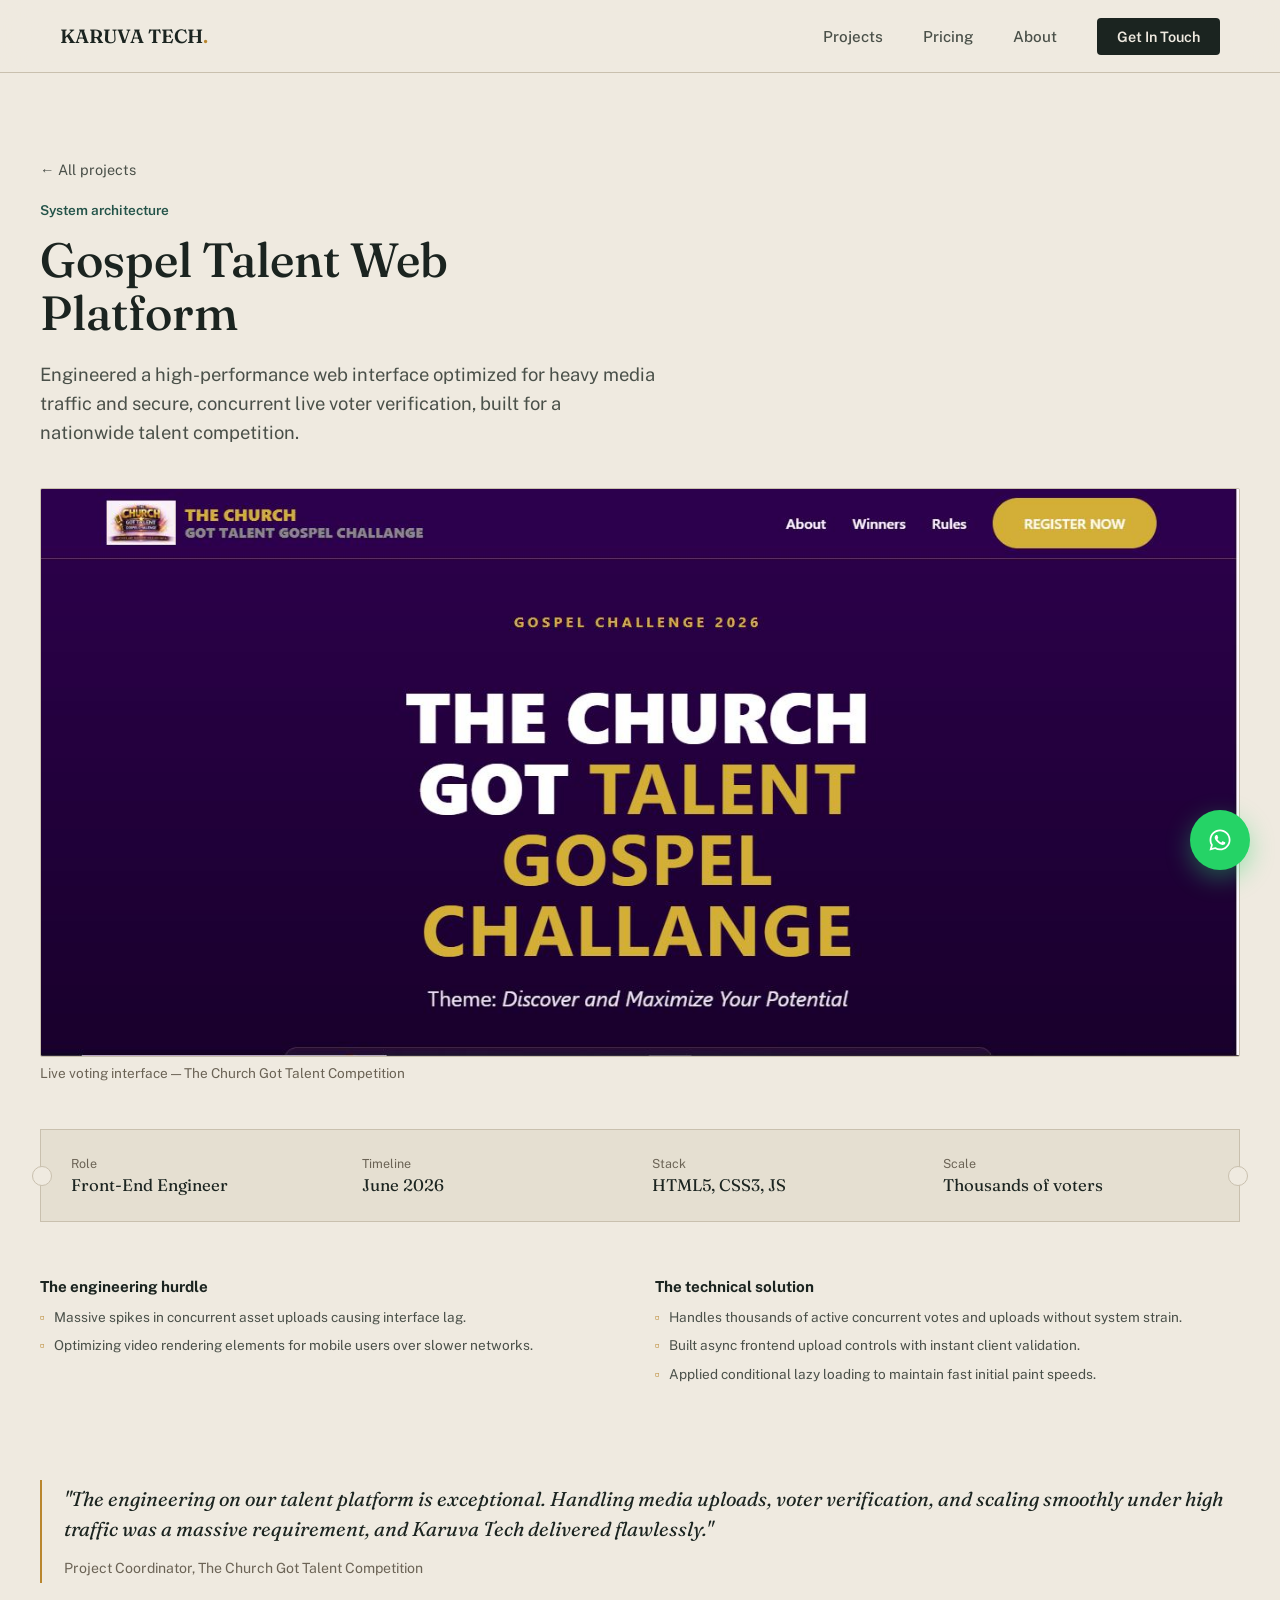
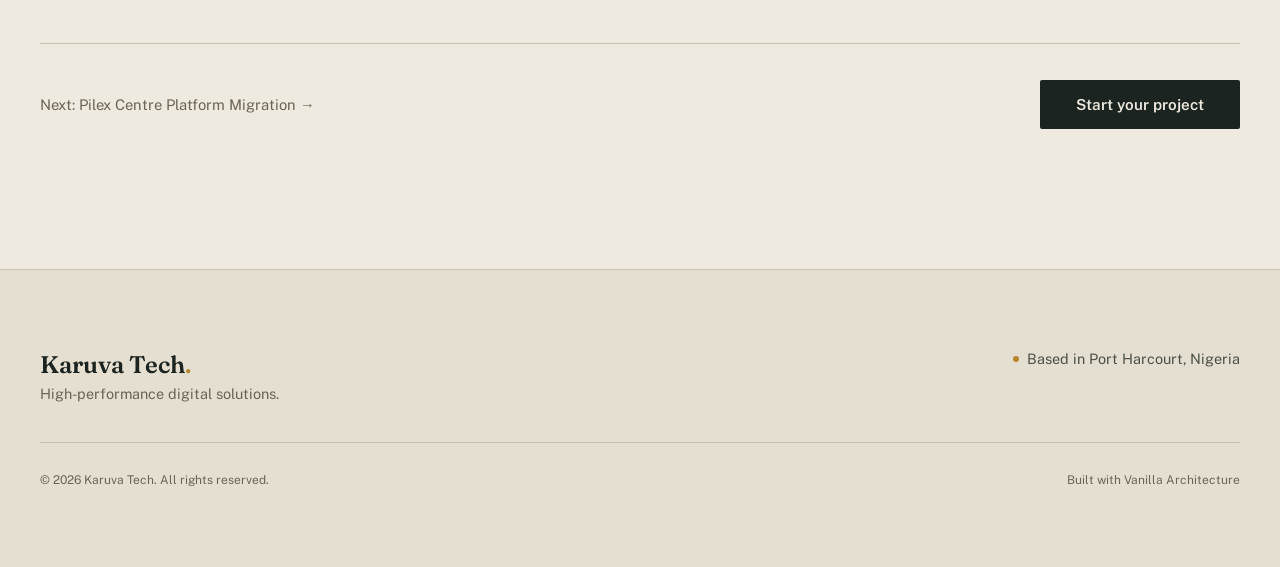
==== projects/gospel-talent.html @ 648be04f "Add Gospel Talent Web Platform case study HTML This file contains the HTML structure and content for" ====
<!DOCTYPE html>
<html lang="en">
<head>
    <meta charset="UTF-8">
    <meta name="viewport" content="width=device-width, initial-scale=1.0">
    <meta name="description" content="Case study: Gospel Talent Web Platform, built by Karuva Tech for The Church Got Talent Competition.">
    <meta property="og:title" content="Gospel Talent Web Platform | Karuva Tech Case Study">
    <meta property="og:description" content="Engineered a high-performance web interface built for heavy media traffic and secure, concurrent live voter verification.">
    <meta property="og:image" content="../images/the church got talent screenshoot.JPG">
    <meta property="og:type" content="article">
    <title>Gospel Talent Web Platform | Karuva Tech Case Study</title>
    <link rel="icon" type="image/png" href="../images/favicon.png">
    <link rel="preconnect" href="https://fonts.googleapis.com">
    <link rel="preconnect" href="https://fonts.gstatic.com" crossorigin>
    <link href="https://fonts.googleapis.com/css2?family=Fraunces:opsz,wght@9..144,400;9..144,500;9..144,600&family=Public+Sans:wght@400;500;600;700;800&display=swap" rel="stylesheet">
    <link rel="stylesheet" href="../style.css">
</head>
<body class="road9-theme">

    <div id="scroll-progress"></div>

    <nav class="navbar">
        <div class="logo-container">
            <a href="../index.html" class="logo-link">
                <span class="brand-logo-text">KARUVA TECH<span class="accent-dot">.</span></span>
            </a>
        </div>
        <div class="menu-toggle" id="mobile-menu-trigger">
            <span></span>
            <span></span>
        </div>
        <ul class="nav-links" id="nav-links-container">
            <li><a href="../index.html#projects" class="nav-item">Projects</a></li>
            <li><a href="../index.html#pricing" class="nav-item">Pricing</a></li>
            <li><a href="../index.html#about" class="nav-item">About</a></li>
            <li><a href="../index.html#contact" class="nav-item-btn">Get In Touch</a></li>
        </ul>
    </nav>

    <main class="container project-detail-hero">
        <a href="../index.html#cases" class="project-back-link">&larr; All projects</a>
        <span class="case-tag-v2">System architecture</span>
        <h1 class="project-detail-title">Gospel Talent Web Platform</h1>
        <p class="project-detail-summary">
            Engineered a high-performance web interface optimized for heavy media traffic and
            secure, concurrent live voter verification, built for a nationwide talent competition.
        </p>

        <div class="project-detail-cover">
            <img src="../images/the church got talent screenshoot.JPG" alt="Gospel Talent Live Web Interface">
        </div>
        <p class="project-detail-caption">Live voting interface — The Church Got Talent Competition</p>

        <div class="project-detail-ticket">
            <div><div class="spec-label">Role</div><div class="spec-value">Front-End Engineer</div></div>
            <div><div class="spec-label">Timeline</div><div class="spec-value">June 2026</div></div>
            <div><div class="spec-label">Stack</div><div class="spec-value">HTML5, CSS3, JS</div></div>
            <div><div class="spec-label">Scale</div><div class="spec-value">Thousands of voters</div></div>
        </div>

        <div class="project-detail-body case-body-v2">
            <div class="case-column-v2">
                <h5>The engineering hurdle</h5>
                <ul>
                    <li>Massive spikes in concurrent asset uploads causing interface lag.</li>
                    <li>Optimizing video rendering elements for mobile users over slower networks.</li>
                </ul>
            </div>
            <div class="case-column-v2">
                <h5>The technical solution</h5>
                <ul>
                    <li>Handles thousands of active concurrent votes and uploads without system strain.</li>
                    <li>Built async frontend upload controls with instant client validation.</li>
                    <li>Applied conditional lazy loading to maintain fast initial paint speeds.</li>
                </ul>
            </div>
        </div>

        <div class="project-detail-quote">
            "The engineering on our talent platform is exceptional. Handling media uploads, voter
            verification, and scaling smoothly under high traffic was a massive requirement, and
            Karuva Tech delivered flawlessly."
            <div class="quote-attr">Project Coordinator, The Church Got Talent Competition</div>
        </div>

        <div class="project-detail-cta-row">
            <a class="next-project" href="pilex-centre.html">Next: Pilex Centre Platform Migration &rarr;</a>
            <a class="btn btn-primary" href="../index.html#contact">Start your project</a>
        </div>
    </main>

    <footer class="main-footer">
        <div class="container footer-content-block">
            <div class="footer-top-row">
                <div class="footer-brand">
                    <span class="logo-text">Karuva Tech<span class="accent-dot">.</span></span>
                    <p>High-performance digital solutions.</p>
                </div>
                <div class="footer-location">
                    <span class="loc-indicator"></span> Based in Port Harcourt, Nigeria
                </div>
            </div>
            <div class="footer-bottom-row">
                <p class="copyright-text">&copy; 2026 Karuva Tech. All rights reserved.</p>
                <p class="engineering-sig">Built with Vanilla Architecture</p>
            </div>
        </div>
    </footer>

    <a href="https://wa.me/2347025263116?text=Hello%20Karuva%20Tech,%20I'd%20like%20to%20discuss%20a%20web%20development%20project."
       class="whatsapp-sticky-badge"
       target="_blank"
       rel="noopener noreferrer"
       aria-label="Chat on WhatsApp">
        <svg xmlns="http://www.w3.org/2000/svg" viewBox="0 0 448 512" width="24" height="24" fill="currentColor"><path d="M380.9 97.1C339 55.1 283.2 32 223.9 32c-122.4 0-222 99.6-222 222 0 39.1 10.2 77.3 29.6 111L0 480l117.7-30.9c32.4 17.7 68.9 27 106.1 27h.1c122.3 0 224.1-99.6 224.1-222 0-59.3-25.2-115-67.1-157zm-157 341.6c-33.2 0-65.7-8.9-94-25.7l-6.7-4-69.8 18.3L72 359.2l-4.4-7c-18.5-29.4-28.2-63.3-28.2-98.2 0-101.7 82.8-184.5 184.6-184.5 49.3 0 95.6 19.2 130.4 54.1 34.8 34.9 56.2 81.2 56.1 130.5 0 101.8-84.9 184.6-186.6 184.6zm101.2-138.2c-5.5-2.8-32.8-16.2-37.9-18-5.1-1.9-8.8-2.8-12.5 2.8-3.7 5.6-14.3 18-17.6 21.8-3.2 3.7-6.5 4.2-12 1.4-32.6-16.3-54-29.1-75.5-66-5.7-9.8 5.7-9.1 16.3-30.3 1.8-3.7.9-6.9-.5-9.7-1.4-2.8-12.5-30.1-17.1-41.2-4.5-10.8-9.1-9.3-12.5-9.5-3.2-.2-6.9-.2-10.6-.2-3.7 0-9.7 1.4-14.8 6.9-5.1 5.6-19.4 19-19.4 46.3 0 27.3 19.9 53.7 22.6 57.4 2.8 3.7 39.1 59.7 94.8 83.8 35.2 15.2 49 16.5 66.6 13.9 10.7-1.6 32.8-13.4 37.4-26.4 4.6-13 4.6-24.1 3.2-26.4-1.3-2.5-5-3.9-10.5-6.6z"/></svg>
    </a>

    <script src="../script.js"></script>
</body>
</html>
---- style.css ----
/* ==========================================================================
   ROAD 9 MEDIA CUSTOM UTILITY SYSTEM DIRECTIVES
   ========================================================================== */
:root {
    --bg-main: #EFEAE0;              /* warm putty paper */
    --bg-surface: #E5DFD1;
    --bg-surface-elevated: #DDD5C2;
    --accent: #B9862E;               /* brass — primary CTA / highlight token */
    --accent-rgb: 185, 134, 46;
    --accent-teal: #235349;          /* status / health-check token */
    --text-primary: #1B2420;         /* ink, green-leaning near-black */
    --text-secondary: #4A5049;
    --text-muted: #6b6355;
    --border-color: #C9C0AE;
    --border-color-hover: #B8AD96;
    --max-width: 1320px;
    --font-sans: 'Public Sans', sans-serif;
    --font-display: 'Fraunces', serif;
    --transition-smooth: all 0.5s cubic-bezier(0.16, 1, 0.3, 1);
}

* {
    margin: 0;
    padding: 0;
    box-sizing: border-box;
}

html {
    scroll-behavior: smooth;
    background-color: var(--bg-main);
    color: var(--text-primary);
    font-family: var(--font-sans);
    overflow-x: hidden;
}

body {
    background-color: var(--bg-main);
    overflow-x: hidden;
    -webkit-font-smoothing: antialiased;
}

/* Scroll Progress Tracking Indicator */
#scroll-progress {
    position: fixed;
    top: 0;
    left: 0;
    height: 3px;
    background: var(--accent);
    width: 0%;
    z-index: 9999;
    transition: width 0.1s linear;
}

/* Structural Layout Anchors */
.container {
    width: 100%;
    max-width: var(--max-width);
    margin: 0 auto;
    padding: 0 40px;
}

.section-padding {
    padding: 140px 0;
    border-bottom: 1px solid var(--border-color);
    position: relative;
}

/* Hero no longer uses a decorative dot-grid texture — the paper background
   and hairline rules carry the section instead. .grid-bg kept as a no-op
   selector so the markup class doesn't need to change. */
.grid-bg {}

/* Typography Label Engines */
.section-tag {
    font-family: var(--font-sans);
    color: var(--accent-teal);
    font-size: 0.95rem;
    font-weight: 600;
    display: block;
    margin-bottom: 16px;
    border-left: 2px solid var(--accent-teal);
    padding-left: 12px;
}

.section-title {
    font-family: var(--font-display);
    font-size: 2.75rem;
    font-weight: 500;
    letter-spacing: 0;
    color: var(--text-primary);
}

.section-subtitle {
    color: var(--text-secondary);
    font-size: 1.1rem;
    margin-top: 12px;
    max-width: 600px;
    line-height: 1.6;
}

/* ==========================================================================
   NAVIGATION BAR COMPONENT
   ========================================================================== */
.navbar {
    position: fixed;
    top: 0;
    width: 100%;
    z-index: 1000;
    display: flex;
    justify-content: space-between;
    align-items: center;
    padding: 24px 60px;
    background-color: rgba(239, 234, 224, 0.85);
    backdrop-filter: blur(20px);
    border-bottom: 1px solid var(--border-color);
    transition: var(--transition-smooth);
}

.brand-logo-text {
    font-family: var(--font-display);
    font-weight: 600;
    font-size: 1.2rem;
    letter-spacing: 0;
    color: var(--text-primary);
}

.logo-link {
    text-decoration: none;
}

.accent-dot, .title-dot {
    color: var(--accent);
}

.nav-links {
    display: flex;
    align-items: center;
    gap: 40px;
    list-style: none;
}

.nav-item {
    color: var(--text-secondary);
    text-decoration: none;
    font-weight: 500;
    font-size: 0.95rem;
    transition: var(--transition-smooth);
}

.nav-item:hover {
    color: var(--text-primary);
}

.nav-item-btn {
    background-color: var(--text-primary);
    color: var(--bg-main);
    padding: 10px 20px;
    border-radius: 4px;
    text-decoration: none;
    font-size: 0.9rem;
    font-weight: 600;
    transition: var(--transition-smooth);
}

.nav-item-btn:hover {
    background-color: var(--accent);
    color: var(--text-primary);
}

/* ==========================================================================
   HERO AREA LAYOUT 
   ========================================================================== */
.hero {
    padding-top: 220px;
    padding-bottom: 160px;
    border-bottom: 1px solid var(--border-color);
}

.hero-split {
    display: grid;
    grid-template-columns: 1.2fr 0.8fr;
    gap: 80px;
    align-items: center;
}

.kicker {
    display: inline-flex;
    align-items: center;
    gap: 8px;
    font-family: var(--font-sans);
    font-size: 0.85rem;
    color: var(--accent-teal);
    margin-bottom: 24px;
}

.kicker-dot {
    width: 7px;
    height: 7px;
    background-color: var(--accent-teal);
    border-radius: 50%;
}

.display-title {
    font-family: var(--font-display);
    font-size: 3.6rem;
    font-weight: 500;
    line-height: 1.08;
    letter-spacing: 0;
    margin-bottom: 22px;
    max-width: 12ch;
}

.sub-display-title {
    font-size: 1.3rem;
    font-weight: 400;
    color: var(--text-secondary);
    line-height: 1.5;
    margin-bottom: 28px;
    max-width: 42ch;
}

.description {
    color: var(--text-muted);
    font-size: 1.05rem;
    line-height: 1.7;
    margin-bottom: 48px;
    max-width: 620px;
}

.hero-action-row {
    display: flex;
    gap: 20px;
}

/* Button Configurations */
.btn {
    display: inline-flex;
    align-items: center;
    padding: 16px 36px;
    font-size: 0.95rem;
    font-weight: 600;
    text-decoration: none;
    border-radius: 4px;
    transition: var(--transition-smooth);
}

.btn-primary {
    background-color: var(--text-primary);
    color: var(--bg-main);
    border-radius: 2px;
}

.btn-primary:hover {
    transform: translateY(-2px);
    box-shadow: 0 12px 24px rgba(27, 36, 32, 0.18);
}

.btn-secondary {
    border: 1px solid var(--text-primary);
    color: var(--text-primary);
    border-radius: 2px;
}

.btn-secondary:hover {
    background-color: var(--bg-surface);
}

.hero-image-wrapper {
    position: relative;
}

.image-inner-frame {
    border-radius: 2px;
    overflow: hidden;
    border: 1px solid var(--border-color);
    background-color: var(--bg-surface);
}

.hero-image {
    width: 100%;
    height: auto;
    display: block;
}

/* Signature element: a service-ticket card, styled after a diagnostic
   tag — echoes the free audit tool and reuses the Role/Timeline/Stack/Scale
   pattern already used in the project case studies below. */
.floating-badge {
    position: relative;
    margin-top: 20px;
    background-color: var(--bg-main);
    border: 1px solid var(--border-color);
    padding: 20px 22px;
}

.floating-badge::before,
.floating-badge::after {
    content: "";
    position: absolute;
    top: 50%;
    width: 16px;
    height: 16px;
    background-color: var(--bg-surface-elevated);
    border: 1px solid var(--border-color);
    border-radius: 50%;
    transform: translateY(-50%);
}

.floating-badge::before { left: -8px; }
.floating-badge::after { right: -8px; }

.floating-badge .badge-num {
    font-family: var(--font-display);
    font-size: 1.6rem;
    font-weight: 500;
    color: var(--accent);
}

.floating-badge .badge-txt {
    font-size: 0.8rem;
    font-family: var(--font-sans);
    color: var(--text-muted);
}

/* ==========================================================================
   CAPABILITIES & CAPTION ENGINE
   ========================================================================== */
.section-header-row {
    margin-bottom: 70px;
}

.skills-grid {
    display: grid;
    grid-template-columns: repeat(3, 1fr);
    gap: 1px;
    background-color: var(--border-color);
    border: 1px solid var(--border-color);
}

.skill-category {
    background-color: var(--bg-main);
    padding: 50px;
    transition: var(--transition-smooth);
}

.skill-category:hover {
    background-color: var(--bg-surface);
}

.skill-cat-header {
    display: flex;
    align-items: center;
    gap: 16px;
    margin-bottom: 32px;
}

.skill-category h4 {
    font-family: var(--font-display);
    font-size: 1.4rem;
    font-weight: 500;
}

.skill-category ul {
    list-style: none;
}

.skill-category li {
    color: var(--text-secondary);
    margin-bottom: 14px;
    font-size: 1rem;
    display: flex;
    align-items: center;
    gap: 10px;
}

.skill-category li::before {
    content: "—";
    color: var(--text-muted);
}

/* ==========================================================================
   THE JOURNEY / STICKY ABOUT FRAME
   ========================================================================== */
.dark-bg-split {
    background-color: var(--bg-surface);
}

.about-grid-wrapper {
    display: grid;
    grid-template-columns: 0.8fr 1.2fr;
    gap: 80px;
}

.about-sticky-side {
    position: sticky;
    top: 140px;
    height: fit-content;
}

.about-content-side .lead-paragraph {
    font-size: 1.5rem;
    line-height: 1.6;
    color: var(--text-primary);
    margin-bottom: 32px;
    font-weight: 400;
}

.about-content-side .secondary-paragraph {
    font-size: 1.1rem;
    line-height: 1.7;
    color: var(--text-secondary);
}

/* ==========================================================================
   AGENCY SERVICES SECTION
   ========================================================================== */
.services-grid {
    display: grid;
    grid-template-columns: repeat(3, 1fr);
    gap: 40px;
}

.service-card {
    border: 1px solid var(--border-color);
    padding: 50px;
    border-radius: 6px;
    transition: var(--transition-smooth);
    background-color: var(--bg-surface);
}

.service-card:hover {
    border-color: var(--accent);
    background-color: var(--bg-surface);
    transform: translateY(-6px);
}

.service-num {
    font-family: var(--font-sans);
    color: var(--accent);
    margin-bottom: 28px;
    font-size: 0.9rem;
}

.service-card h4 {
    font-size: 1.5rem;
    font-weight: 700;
    margin-bottom: 16px;
}

.service-card p {
    color: var(--text-secondary);
    line-height: 1.6;
    font-size: 0.95rem;
}

/* ==========================================================================
   DYNAMIC PROJECT GRID
   ========================================================================== */
.project-grid {
    display: grid;
    grid-template-columns: repeat(2, 1fr);
    gap: 40px;
}

.project-card {
    background-color: var(--bg-surface);
    border: 1px solid var(--border-color);
    padding: 50px;
    border-radius: 8px;
    display: flex;
    flex-direction: column;
    height: 100%;
    transition: var(--transition-smooth);
}

.project-card:hover {
    border-color: var(--border-color-hover);
    box-shadow: 0 30px 60px rgba(27, 36, 32, 0.15);
    transform: translateY(-4px);
}

.status-tag {
    align-self: flex-start;
    font-family: var(--font-sans);
    font-size: 0.75rem;
    color: var(--accent);
    border: 1px solid rgba(var(--accent-rgb), 0.2);
    padding: 4px 12px;
    border-radius: 100px;
    margin-bottom: 24px;
    font-weight: 500;
}

.project-card h4 {
    font-family: var(--font-display);
    font-size: 1.7rem;
    font-weight: 500;
    margin-bottom: 16px;
    letter-spacing: 0;
}

.project-card p {
    color: var(--text-secondary);
    font-size: 1rem;
    line-height: 1.6;
    margin-bottom: 40px;
    flex-grow: 1;
}

.tech-stack-list {
    font-family: var(--font-sans);
    font-size: 0.8rem;
    color: var(--text-muted);
    border-top: 1px solid var(--border-color);
    padding-top: 20px;
    margin-bottom: 24px;
}

.project-link {
    font-weight: 600;
    color: var(--text-primary);
    text-decoration: none;
    font-size: 0.95rem;
    display: inline-flex;
    align-items: center;
    transition: var(--transition-smooth);
}

.project-link:hover {
    color: var(--accent);
}

/* ==========================================================================
   CASE STUDIES AREA
   ========================================================================== */
.cases-wrapper {
    display: flex;
    flex-direction: column;
    gap: 60px;
    margin-top: 40px;
}

.split-card {
    display: grid;
    grid-template-columns: 0.9fr 1.1fr;
    border: 1px solid var(--border-color);
    border-radius: 12px;
    overflow: hidden;
    background-color: var(--bg-surface);
}

.case-visual-wrapper {
    position: relative;
    overflow: hidden;
    background-color: var(--bg-main);
    min-height: 350px;
}

.case-ui-screenshot {
    width: 100%;
    height: 100%;
    object-fit: cover;
    filter: grayscale(0.4);
    transition: var(--transition-smooth);
}

.split-card:hover .case-ui-screenshot {
    filter: grayscale(0);
    transform: scale(1.02);
}

.card-overlay-shade {
    position: absolute;
    inset: 0;
    background: linear-gradient(to right, transparent, rgba(27, 36, 32, 0.15));
}

.case-info-wrapper {
    padding: 60px;
    display: flex;
    flex-direction: column;
    justify-content: center;
}

.case-tag-v2 {
    font-family: var(--font-sans);
    font-size: 0.85rem;
    color: var(--accent-teal);
    font-weight: 600;
    display: block;
    margin-bottom: 12px;
}

.case-header-v2 h4 {
    font-family: var(--font-display);
    font-size: 2rem;
    font-weight: 500;
    margin-bottom: 14px;
}

.case-header-v2 p {
    color: var(--text-secondary);
    line-height: 1.6;
    margin-bottom: 30px;
}

.case-matrix-table {
    width: 100%;
    border-collapse: collapse;
    margin-bottom: 30px;
}

.case-matrix-table td {
    padding: 12px 0;
    border-bottom: 1px solid var(--border-color);
    font-size: 0.9rem;
    color: var(--text-secondary);
}

.case-matrix-table td strong {
    color: var(--text-muted);
    font-family: var(--font-sans);
    font-weight: 400;
    font-size: 0.8rem;
}

.case-body-v2 {
    display: grid;
    grid-template-columns: 1fr 1fr;
    gap: 30px;
}

.case-column-v2 h5 {
    font-size: 0.95rem;
    font-weight: 700;
    margin-bottom: 12px;
    color: var(--text-primary);
}

.case-column-v2 ul {
    list-style: none;
}

.case-column-v2 li {
    font-size: 0.85rem;
    color: var(--text-secondary);
    line-height: 1.5;
    margin-bottom: 8px;
    position: relative;
    padding-left: 14px;
}

.case-column-v2 li::before {
    content: "▫";
    position: absolute;
    left: 0;
    color: var(--accent);
}

/* ==========================================================================
   TESTIMONIALS ARCHITECTURE
   ========================================================================== */
.gray-block {
    background-color: var(--bg-surface);
}

.testimonial-grid {
    display: grid;
    grid-template-columns: repeat(2, 1fr);
    gap: 40px;
}

.testimonial-card {
    border: 1px solid var(--border-color);
    padding: 60px;
    border-radius: 8px;
    background-color: var(--bg-main);
}

.testimonial-text {
    font-size: 1.25rem;
    line-height: 1.6;
    color: var(--text-primary);
    margin-bottom: 40px;
    font-weight: 400;
    font-style: italic;
}

.client-footer-profile {
    display: flex;
    align-items: center;
    gap: 20px;
}

.client-avatar {
    width: 52px;
    height: 52px;
    border-radius: 50%;
    object-fit: cover;
    border: 1px solid var(--border-color-hover);
}

.client-meta strong {
    display: block;
    font-size: 0.95rem;
    color: var(--text-primary);
}

.client-meta span {
    font-size: 0.85rem;
    color: var(--text-muted);
}

/* ==========================================================================
   TRANSPARENT PRICING GRID
   ========================================================================== */
.pricing-grid {
    display: grid;
    grid-template-columns: repeat(4, 1fr);
    gap: 24px;
    margin-top: 50px;
}

.pricing-card {
    background-color: var(--bg-surface);
    border: 1px solid var(--border-color);
    padding: 40px 30px;
    border-radius: 8px;
    position: relative;
    display: flex;
    flex-direction: column;
}

.pricing-card.featured {
    border-color: rgba(var(--accent-rgb), 0.35);
    background-color: var(--bg-surface-elevated);
}

.tier-meta {
    font-family: var(--font-sans);
    font-size: 0.75rem;
    color: var(--text-muted);
    margin-bottom: 20px;
}

.premium-badge {
    position: absolute;
    top: 20px;
    right: 30px;
    font-family: var(--font-sans);
    font-size: 0.7rem;
    background-color: var(--accent);
    color: white;
    padding: 2px 8px;
    border-radius: 4px;
}

.pricing-card h4 {
    font-size: 1.4rem;
    font-weight: 700;
    margin-bottom: 12px;
}

.package-desc {
    font-size: 0.85rem;
    color: var(--text-secondary);
    line-height: 1.5;
    margin-bottom: 32px;
    min-height: 45px;
}

.price {
    font-size: 0.8rem;
    font-family: var(--font-sans);
    color: var(--text-muted);
    margin-bottom: 32px;
    border-bottom: 1px solid var(--border-color);
    padding-bottom: 24px;
}

.price .amt {
    display: block;
    font-size: 1.9rem;
    font-weight: 500;
    color: var(--text-primary);
    font-family: var(--font-display);
    margin-top: 4px;
}

.features-list {
    list-style: none;
    display: flex;
    flex-direction: column;
    gap: 14px;
}

.features-list li {
    font-size: 0.85rem;
    color: var(--text-secondary);
    line-height: 1.4;
    position: relative;
    padding-left: 18px;
}

.features-list li::before {
    content: "✓";
    position: absolute;
    left: 0;
    color: var(--accent);
}

/* ==========================================================================
   INTERSTITIAL CALL TO ACTION BANNER
   ========================================================================== */
.cta-interstitial {
    margin-top: 60px;
    margin-bottom: 60px;
}

.cta-box-inner {
    background: linear-gradient(135deg, var(--bg-surface-elevated), var(--bg-surface));
    border: 1px solid var(--border-color-hover);
    padding: 60px;
    border-radius: 12px;
    display: flex;
    justify-content: space-between;
    align-items: center;
    gap: 40px;
}

.cta-left h3 {
    font-family: var(--font-display);
    font-size: 2.2rem;
    font-weight: 500;
    letter-spacing: 0;
    margin-bottom: 14px;
}

.cta-left p {
    color: var(--text-secondary);
    max-width: 600px;
    line-height: 1.6;
}

.cta-buttons-group {
    display: flex;
    flex-direction: column;
    gap: 14px;
    min-width: 280px;
}

.btn-action-wa {
    background-color: #25d366;
    color: #ffffff;
    justify-content: center;
    font-size: 0.9rem;
}

.btn-action-wa:hover {
    transform: translateY(-3px);
    box-shadow: 0 10px 20px rgba(37, 211, 102, 0.2);
}

.btn-action-cal {
    background-color: transparent;
    border: 1px solid var(--text-primary);
    color: var(--text-primary);
    justify-content: center;
    font-size: 0.9rem;
}

.btn-action-cal:hover {
    background-color: var(--text-primary);
    color: var(--bg-main);
}

/* ==========================================================================
   CONTACT CONTROL PANEL
   ========================================================================== */
.contact-grid-split {
    display: grid;
    grid-template-columns: 0.8fr 1.2fr;
    gap: 80px;
}

.contact-lead-text {
    font-size: 1.2rem;
    color: var(--text-secondary);
    margin-top: 20px;
    line-height: 1.6;
}

.social-links-wrapper {
    display: flex;
    flex-direction: column;
    gap: 16px;
    margin-top: 40px;
}

.social-anchor-link {
    color: var(--text-primary);
    text-decoration: none;
    font-family: var(--font-sans);
    font-size: 0.95rem;
    display: flex;
    align-items: center;
    gap: 8px;
    transition: var(--transition-smooth);
}

.social-anchor-link:hover {
    color: var(--accent);
    transform: translateX(4px);
}

/* Road 9 Form Input Styling */
.road9-form {
    display: flex;
    flex-direction: column;
    gap: 28px;
}

.input-group-row {
    display: grid;
    grid-template-columns: 1fr 1fr;
    gap: 24px;
}

.form-field {
    display: flex;
    flex-direction: column;
    gap: 10px;
}

.form-field label {
    font-family: var(--font-sans);
    font-size: 0.85rem;
    color: var(--text-muted);
    font-weight: 500;
}

.road9-form input, 
.road9-form textarea {
    background-color: var(--bg-surface);
    border: 1px solid var(--border-color);
    padding: 16px;
    border-radius: 4px;
    color: var(--text-primary);
    font-family: var(--font-sans);
    font-size: 0.95rem;
    transition: var(--transition-smooth);
}

.road9-form input:focus, 
.road9-form textarea:focus {
    outline: none;
    border-color: var(--accent);
    background-color: var(--bg-surface-elevated);
}

.form-submit {
    align-self: flex-start;
    cursor: pointer;
    border: none;
    font-family: var(--font-sans);
}

/* ==========================================================================
   PRODUCTION FOOTER
   ========================================================================== */
.main-footer {
    padding: 80px 0;
    border-top: 1px solid var(--border-color);
    background-color: var(--bg-surface);
}

.footer-content-block {
    display: flex;
    flex-direction: column;
    gap: 40px;
}

.footer-top-row {
    display: flex;
    justify-content: space-between;
    align-items: flex-start;
}

.footer-brand .logo-text {
    font-family: var(--font-display);
    font-size: 1.5rem;
    font-weight: 600;
}

.footer-brand p {
    color: var(--text-muted);
    font-size: 0.9rem;
    margin-top: 6px;
}

.footer-location {
    font-size: 0.9rem;
    color: var(--text-secondary);
    display: flex;
    align-items: center;
    gap: 8px;
}

.loc-indicator {
    width: 6px;
    height: 6px;
    background-color: var(--accent);
    border-radius: 50%;
}

.footer-bottom-row {
    border-top: 1px solid var(--border-color);
    padding-top: 30px;
    display: flex;
    justify-content: space-between;
    font-family: var(--font-sans);
    font-size: 0.75rem;
    color: var(--text-muted);
}

/* ==========================================================================
   FADE REVEAL ANIMATIONS (INTERSECTION OBSERVER TARGETS)
   ========================================================================== */
.reveal {
    opacity: 0;
    transform: translateY(40px);
    transition: opacity 0.8s cubic-bezier(0.16, 1, 0.3, 1), transform 0.8s cubic-bezier(0.16, 1, 0.3, 1);
}

.reveal.vibe-active {
    opacity: 1;
    transform: translateY(0);
}

/* ==========================================================================
   RESPONSIVE LAYOUT ADJUSTMENTS
   ========================================================================== */
@media (max-width: 1100px) {
    .pricing-grid { grid-template-columns: repeat(2, 1fr); }
    .hero-split, .about-grid-wrapper, .contact-grid-split { grid-template-columns: 1fr; gap: 50px; }
    .about-sticky-side { position: static; }
    .display-title { font-size: 4rem; }
}

@media (max-width: 768px) {
    .skills-grid, .services-grid, .project-grid, .testimonial-grid, .split-card { grid-template-columns: 1fr; }
    .pricing-grid { grid-template-columns: 1fr; }
    .navbar { padding: 20px 30px; }
    .container { padding: 0 24px; }
    .display-title { font-size: 3rem; }
    .section-title { font-size: 2.2rem; }
    .cta-box-inner { flex-direction: column; padding: 40px; }
    .input-group-row { grid-template-columns: 1fr; }
}

/* ==========================================================================
   MOBILE HEADER FIXES & FLOATING ACTION SYSTEM
   ========================================================================== */


.whatsapp-sticky-badge {
    position: fixed;
    bottom: 30px;
    right: 30px;
    background-color: #25d366;
    color: #ffffff;
    width: 60px;
    height: 60px;
    border-radius: 50%;
    display: flex;
    justify-content: center;
    align-items: center;
    box-shadow: 0 8px 24px rgba(37, 211, 102, 0.4);
    z-index: 9999;
    transition: all 0.3s cubic-bezier(0.16, 1, 0.3, 1);
    text-decoration: none;
}

.whatsapp-sticky-badge:hover {
    transform: translateY(-5px) scale(1.05);
    box-shadow: 0 12px 28px rgba(37, 211, 102, 0.5);
    background-color: #20ba5a;
}

/* Responsive Header Enhancements (Max Width: 768px Viewports) */
@media (max-width: 768px) {
    .navbar {
        padding: 16px 24px;
    }

    
    .nav-links {
        position: fixed;
        top: 0;
        right: -100%;
        width: 80%;
        max-width: 320px;
        height: 100vh;
        background-color: var(--bg-main);
        border-left: 1px solid var(--border-color);
        flex-direction: column;
        justify-content: center;
        align-items: flex-start;
        padding: 60px 40px;
        gap: 32px;
        transition: right 0.4s cubic-bezier(0.16, 1, 0.3, 1);
        z-index: 999;
    }

   
    .nav-links.mobile-nav-active {
        right: 0;
    }

    .nav-item {
        font-size: 1.25rem;
    }

    .nav-item-btn {
        display: inline-block;
        width: 100%;
        text-align: center;
        padding: 14px 24px;
    }

   
    .menu-toggle {
        display: flex;
        flex-direction: column;
        justify-content: space-between;
        width: 24px;
        height: 16px;
        cursor: pointer;
        z-index: 1000;
    }

    .menu-toggle span {
        width: 100%;
        height: 2px;
        background-color: var(--text-primary);
        transition: all 0.3s ease;
    }

    
    .menu-toggle.toggle-active span:nth-child(1) {
        transform: translateY(7px) rotate(45deg);
        background-color: var(--accent);
    }

    .menu-toggle.toggle-active span:nth-child(2) {
        transform: scaleX(0);
    }
    
    .menu-toggle.toggle-active::after {
        content: '';
        position: absolute;
        width: 24px;
        height: 2px;
        background-color: var(--accent);
        transform: translateY(7px) rotate(-45deg);
    }

    
    .hero {
        padding-top: 140px;
        padding-bottom: 80px;
    }

    .hero-action-row {
        flex-direction: column;
        gap: 12px;
    }

    .btn {
        width: 100%;
        justify-content: center;
    }

    .whatsapp-sticky-badge {
        bottom: 20px;
        right: 20px;
        width: 52px;
        height: 52px;
    }
}


@media (min-width: 769px) {
    .menu-toggle {
        display: none;
    }
}
/* ==========================================================================
   ABOUT SECTION STYLING
   ========================================================================== */
.about-section {
    padding: 100px 24px;
    background-color: var(--bg-surface);
    border-top: 1px solid var(--border-color);
}

.about-grid {
    max-width: 1100px;
    margin: 0 auto;
    display: grid;
    grid-template-columns: 1fr 1.5fr;
    gap: 64px;
    align-items: flex-start;
}

.section-tagline {
    display: block;
    font-size: 0.95rem;
    font-weight: 600;
    color: var(--accent-teal);
    border-left: 2px solid var(--accent-teal);
    padding-left: 12px;
    margin-bottom: 12px;
}

.about-header .section-title {
    font-family: var(--font-display);
    font-size: 2.5rem;
    line-height: 1.2;
    font-weight: 500;
    color: var(--text-primary);
}

.about-lead {
    font-size: 1.4rem;
    line-height: 1.4;
    color: var(--text-primary);
    margin-bottom: 24px;
    font-weight: 400;
}

.about-body p {
    font-size: 1.05rem;
    line-height: 1.7;
    color: var(--text-secondary);
    margin-bottom: 20px;
}

.about-body p:last-child {
    margin-bottom: 0;
}


@media (max-width: 768px) {
    .about-section {
        padding: 60px 20px;
    }
    
    .about-grid {
        grid-template-columns: 1fr;
        gap: 32px;
    }
    
    .about-header .section-title {
        font-size: 2rem;
    }
    
    .about-lead {
        font-size: 1.25rem;
    }
}
/* ==========================================================================
   FOUNDER SECTION STYLING
   ========================================================================== */
.founder-section {
    padding: 100px 24px;
    background-color: var(--bg-main);
    border-top: 1px solid var(--border-color);
}

.founder-grid {
    max-width: 1100px;
    margin: 0 auto;
    display: grid;
    grid-template-columns: 1fr 1.5fr;
    gap: 64px;
    align-items: flex-start;
}

.founder-header .section-title {
    font-family: var(--font-display);
    font-size: 2.5rem;
    line-height: 1.2;
    font-weight: 500;
    color: var(--text-primary);
}

.founder-lead {
    font-size: 1.4rem;
    line-height: 1.4;
    color: var(--text-primary);
    margin-bottom: 24px;
    font-weight: 400;
}

.founder-body p {
    font-size: 1.05rem;
    line-height: 1.7;
    color: var(--text-secondary);
    margin-bottom: 20px;
}

.founder-body p:last-child {
    margin-bottom: 0;
}


@media (max-width: 768px) {
    .founder-section {
        padding: 60px 20px;
    }
    
    .founder-grid {
        grid-template-columns: 1fr;
        gap: 32px;
    }
    
    .founder-header .section-title {
        font-size: 2rem;
    }
    
    .founder-lead {
        font-size: 1.25rem;
    }
}
/* ==========================================================================
   DIFFERENT / FEATURES SECTION STYLING
   ========================================================================== */
.features-section {
    padding: 100px 24px;
    background-color: var(--bg-surface);
    border-top: 1px solid var(--border-color);
}

.features-header {
    max-width: 1100px;
    margin: 0 auto 56px auto;
}

.features-header .section-title {
    font-family: var(--font-display);
    font-size: 2.5rem;
    font-weight: 500;
    color: var(--text-primary);
    margin-top: 8px;
}

.features-grid {
    max-width: 1100px;
    margin: 0 auto;
    display: grid;
    grid-template-columns: repeat(2, 1fr);
    gap: 32px;
}

.feature-card {
    background: var(--bg-main);
    border: 1px solid var(--border-color);
    padding: 40px;
    border-radius: 2px;
    transition: transform 0.2s ease, border-color 0.2s ease;
}

.feature-card:hover {
    border-color: var(--border-color-hover);
    transform: translateY(-2px);
}

.feature-title {
    font-family: var(--font-display);
    font-size: 1.35rem;
    font-weight: 500;
    color: var(--text-primary);
    margin-bottom: 16px;
}

.feature-text {
    font-size: 1.05rem;
    line-height: 1.6;
    color: var(--text-secondary);
}


.highlight-card {
    border-color: var(--accent-teal);
}

.youtube-link {
    color: var(--accent-teal);
    text-decoration: none;
    font-weight: 600;
    border-bottom: 1px dashed var(--accent-teal);
    transition: color 0.2s ease, border-color 0.2s ease;
}

.youtube-link:hover {
    color: var(--accent);
    border-bottom-color: var(--accent);
}

/* Mobile responsive breakpoints */
@media (max-width: 768px) {
    .features-section {
        padding: 60px 20px;
    }
    
    .features-grid {
        grid-template-columns: 1fr;
        gap: 20px;
    }
    
    .features-header {
        margin-bottom: 36px;
    }
    
    .features-header .section-title {
        font-size: 2rem;
    }
    
    .feature-card {
        padding: 24px;
    }
}
/* ==========================================================================
   CONNECT & CALL TO ACTION SECTION
   ========================================================================== */
.connect-section {
    padding: 120px 24px;
    background-color: var(--bg-main);
    border-top: 1px solid var(--border-color);
}

.connect-grid {
    max-width: 1100px;
    margin: 0 auto;
    display: grid;
    grid-template-columns: 1fr 1.1fr;
    gap: 80px;
    align-items: center;
}

/* Carousel Mechanics */
.fit-carousel-container {
    position: relative;
}

.fit-carousel {
    position: relative;
    min-height: 180px;
    margin-top: 32px;
}

.fit-slide {
    position: absolute;
    top: 0;
    left: 0;
    width: 100%;
    opacity: 0;
    transform: translateY(10px);
    transition: opacity 0.5s ease, transform 0.5s ease;
    pointer-events: none;
}

.fit-slide.active {
    position: relative;
    opacity: 1;
    transform: translateY(0);
    pointer-events: auto;
}

.slide-number {
    font-size: 0.9rem;
    font-weight: 600;
    color: var(--accent-teal);
    font-family: var(--font-sans);
    margin-bottom: 8px;
}

.slide-text {
    font-family: var(--font-display);
    font-size: 1.35rem;
    line-height: 1.5;
    color: var(--text-primary);
    font-weight: 500;
}

.carousel-indicators {
    display: flex;
    gap: 8px;
    margin-top: 24px;
}

.carousel-indicators .dot {
    width: 24px;
    height: 3px;
    background: var(--border-color);
    cursor: pointer;
    transition: background-color 0.3s ease;
}

.carousel-indicators .dot.active {
    background: var(--accent-teal);
}


.cta-content-box .section-title {
    font-family: var(--font-display);
    font-size: 2.5rem;
    font-weight: 500;
    color: var(--text-primary);
    margin-bottom: 20px;
}

.cta-lead {
    font-size: 1.1rem;
    line-height: 1.6;
    color: var(--text-secondary);
    margin-bottom: 36px;
}

/* Button UI */
.cta-actions-group {
    display: flex;
    flex-wrap: wrap;
    gap: 16px;
    margin-bottom: 32px;
}

/* NOTE: this section previously redefined .btn / .btn-primary / .btn-secondary
   a second time with hardcoded blue, which — since both rule sets share the
   same specificity — silently overrode the hero button styles sitewide by
   source order. Removed; the CTA buttons now inherit the one true button
   system defined earlier in this file. */

.btn-tertiary {
    color: var(--text-secondary);
}

.btn-tertiary:hover {
    color: var(--text-primary);
}

.cta-footer-meta {
    font-size: 0.95rem;
    color: var(--text-muted);
    border-top: 1px solid var(--border-color);
    padding-top: 24px;
}

.meta-link {
    color: var(--text-primary);
    text-decoration: none;
    border-bottom: 1px solid var(--border-color-hover);
}

.meta-link:hover {
    border-bottom-color: var(--text-primary);
}

.whatsapp-accent {
    color: #25d366;
    border-bottom-color: rgba(37, 211, 102, 0.3);
}

.whatsapp-accent:hover {
    border-bottom-color: #25d366;
}

/* Responsive Overrides */
@media (max-width: 768px) {
    .connect-section {
        padding: 80px 20px;
    }
    
    .connect-grid {
        grid-template-columns: 1fr;
        gap: 60px;
    }
    
    .cta-content-box .section-title {
        font-size: 2rem;
    }
    
    .cta-actions-group {
        flex-direction: column;
        width: 100%;
    }
    
    .btn {
        width: 100%;
    }
}
/* ==========================================================================
   INTERACTIVE TOOL PORTFOLIO CARD STYLING
   ========================================================================== */
.highlight-tool-card {
    position: relative;
    border: 1px solid rgba(35, 83, 73, 0.35) !important;
    background: linear-gradient(180deg, rgba(35, 83, 73, 0.06) 0%, var(--bg-surface) 100%);
}

.project-image-wrapper {
    width: 100%;
    overflow: hidden;
    border-radius: 6px;
}
.project-img {
    width: 100%;
    max-width: 100%;
    height: auto;
    display: block;
    object-fit: contain; 
}

.tool-badge {
    position: absolute;
    top: 16px;
    right: 16px;
    background: var(--accent-teal);
    color: #ffffff;
    font-size: 0.75rem;
    font-weight: 600;
    letter-spacing: 0.5px;
    padding: 6px 12px;
    border-radius: 2px;
    box-shadow: 0 4px 12px rgba(27, 36, 32, 0.2);
}

.project-features-list {
    list-style: none;
    padding: 0;
    margin: 20px 0 28px 0;
}

.project-features-list li {
    font-size: 0.95rem;
    color: var(--text-secondary);
    margin-bottom: 10px;
    position: relative;
    padding-left: 20px;
}

.project-features-list li::before {
    content: "✓";
    position: absolute;
    left: 0;
    color: var(--accent-teal);
    font-weight: bold;
}

.btn-sm {
    padding: 10px 20px;
    font-size: 0.88rem;
}

.arrow-icon {
    display: inline-block;
    transition: transform 0.2s ease;
}

.btn-sm:hover .arrow-icon {
    transform: translateX(4px);
}
/* ==========================================================================
   PROJECT DETAIL PAGE (standalone case study pages under /projects/)
   ========================================================================== */
.project-back-link {
    display: inline-flex;
    align-items: center;
    gap: 6px;
    font-size: 0.9rem;
    color: var(--text-secondary);
    text-decoration: none;
    margin-bottom: 24px;
}

.project-back-link:hover {
    color: var(--text-primary);
}

.project-detail-hero {
    padding-top: 160px;
    padding-bottom: 40px;
}

.project-detail-hero .case-tag-v2 {
    margin-bottom: 16px;
}

.project-detail-title {
    font-family: var(--font-display);
    font-size: 3rem;
    font-weight: 500;
    line-height: 1.1;
    max-width: 18ch;
    margin-bottom: 20px;
}

.project-detail-summary {
    font-size: 1.15rem;
    line-height: 1.6;
    color: var(--text-secondary);
    max-width: 56ch;
}

.project-detail-cover {
    width: 100%;
    border-radius: 2px;
    overflow: hidden;
    border: 1px solid var(--border-color);
    margin: 40px 0 8px;
}

.project-detail-cover img {
    width: 100%;
    height: auto;
    display: block;
}

.project-detail-caption {
    font-size: 0.85rem;
    color: var(--text-muted);
    margin-bottom: 48px;
}

.project-detail-ticket {
    background-color: var(--bg-surface);
    border: 1px solid var(--border-color);
    position: relative;
    padding: 26px 30px;
    margin-bottom: 56px;
    display: grid;
    grid-template-columns: repeat(4, 1fr);
    gap: 24px;
}

.project-detail-ticket::before,
.project-detail-ticket::after {
    content: "";
    position: absolute;
    top: 50%;
    width: 18px;
    height: 18px;
    background-color: var(--bg-main);
    border: 1px solid var(--border-color);
    border-radius: 50%;
    transform: translateY(-50%);
}

.project-detail-ticket::before { left: -9px; }
.project-detail-ticket::after { right: -9px; }

.project-detail-ticket .spec-label {
    font-size: 0.78rem;
    color: var(--text-muted);
    margin-bottom: 4px;
}

.project-detail-ticket .spec-value {
    font-family: var(--font-display);
    font-size: 1.05rem;
    color: var(--text-primary);
}

.project-detail-body {
    padding-bottom: 40px;
}

.project-detail-quote {
    border-left: 2px solid var(--accent);
    padding: 4px 0 4px 22px;
    font-family: var(--font-display);
    font-size: 1.25rem;
    line-height: 1.5;
    font-style: italic;
    color: var(--text-primary);
    margin: 48px 0 60px;
}

.project-detail-quote .quote-attr {
    font-family: var(--font-sans);
    font-style: normal;
    font-size: 0.88rem;
    color: var(--text-muted);
    margin-top: 14px;
}

.project-detail-cta-row {
    border-top: 1px solid var(--border-color);
    padding: 36px 0 100px;
    display: flex;
    justify-content: space-between;
    align-items: center;
    flex-wrap: wrap;
    gap: 16px;
}

.project-detail-cta-row .next-project {
    font-size: 0.92rem;
    color: var(--text-muted);
    text-decoration: none;
}

.project-detail-cta-row .next-project:hover {
    color: var(--text-primary);
}

@media (max-width: 640px) {
    .project-detail-title { font-size: 2.1rem; }
    .project-detail-ticket { grid-template-columns: 1fr 1fr; }
}

.case-info-wrapper .project-link {
    margin-top: 8px;
}
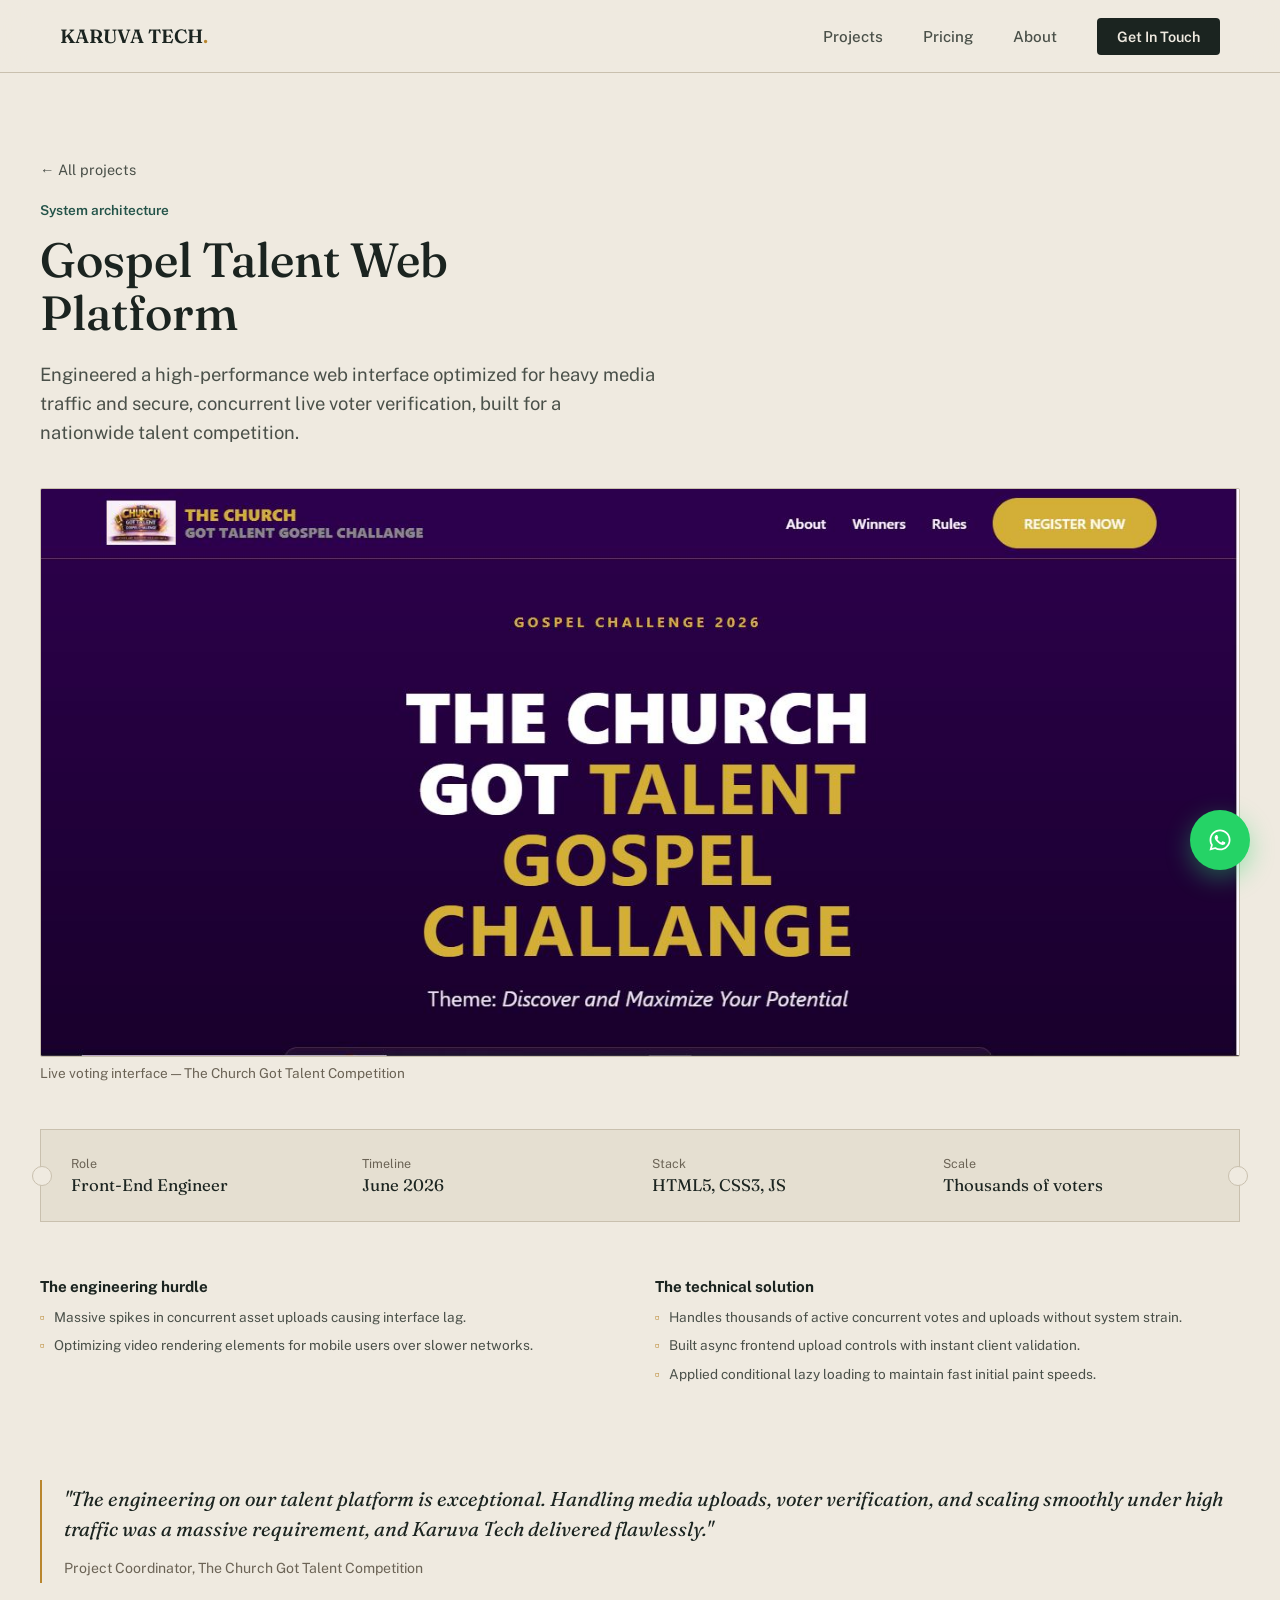
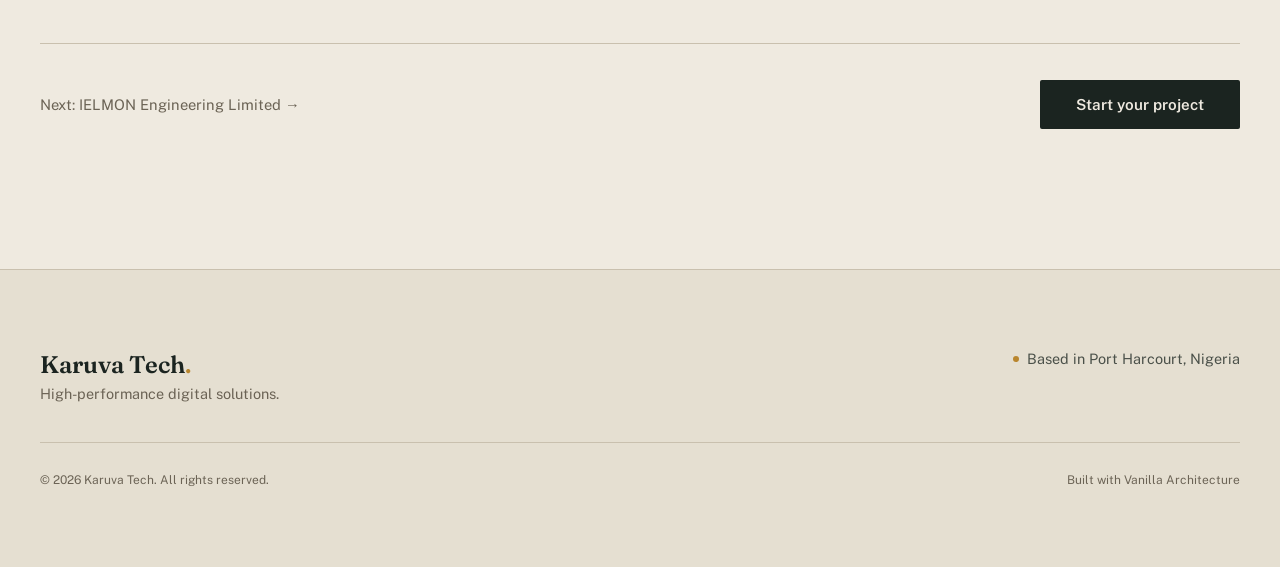
==== commit ed931698: "Update next project link to IELMON Engineering Limited" ====
--- a/projects/gospel-talent.html
+++ b/projects/gospel-talent.html
@@ -84,7 +84,7 @@
         </div>
 
         <div class="project-detail-cta-row">
-            <a class="next-project" href="pilex-centre.html">Next: Pilex Centre Platform Migration &rarr;</a>
+            <a class="next-project" href="ielmon.html">Next: IELMON Engineering Limited &rarr;</a>
             <a class="btn btn-primary" href="../index.html#contact">Start your project</a>
         </div>
     </main>
--- a/style.css
+++ b/style.css
@@ -1823,3 +1823,68 @@
 .case-info-wrapper .project-link {
     margin-top: 8px;
 }
+
+
+/* Case card visual placeholder — used when no screenshot is available,
+   shows a language-tag pattern instead of a UI grab */
+.case-visual-placeholder {
+    width: 100%;
+    height: 100%;
+    display: flex;
+    flex-direction: column;
+    align-items: center;
+    justify-content: center;
+    gap: 16px;
+    background: linear-gradient(160deg, var(--bg-surface) 0%, var(--bg-main) 100%);
+}
+
+.case-visual-placeholder .placeholder-domain {
+    font-family: var(--font-display);
+    font-size: 1.3rem;
+    color: var(--text-primary);
+}
+
+.case-visual-placeholder .placeholder-langs {
+    display: flex;
+    gap: 8px;
+}
+
+.case-visual-placeholder .placeholder-langs span {
+    font-size: 0.72rem;
+    font-weight: 600;
+    color: var(--accent-teal);
+    border: 1px solid var(--border-color);
+    padding: 4px 8px;
+}
+
+/* Live-site link used on case pages that link out instead of embedding a screenshot */
+.case-live-link {
+    display: inline-flex;
+    align-items: center;
+    gap: 6px;
+    font-size: 0.95rem;
+    color: var(--accent-teal);
+    text-decoration: none;
+    border-bottom: 1px dashed var(--accent-teal);
+    margin: 24px 0 48px;
+}
+
+.case-live-link:hover {
+    color: var(--accent);
+    border-bottom-color: var(--accent);
+}
+
+.case-outcome-note {
+    font-family: var(--font-sans);
+    font-size: 0.95rem;
+    line-height: 1.6;
+    color: var(--text-secondary);
+    background: var(--bg-surface);
+    border-left: 2px solid var(--accent-teal);
+    padding: 18px 22px;
+    margin: 12px 0 60px;
+}
+
+.case-outcome-note strong {
+    color: var(--text-primary);
+}
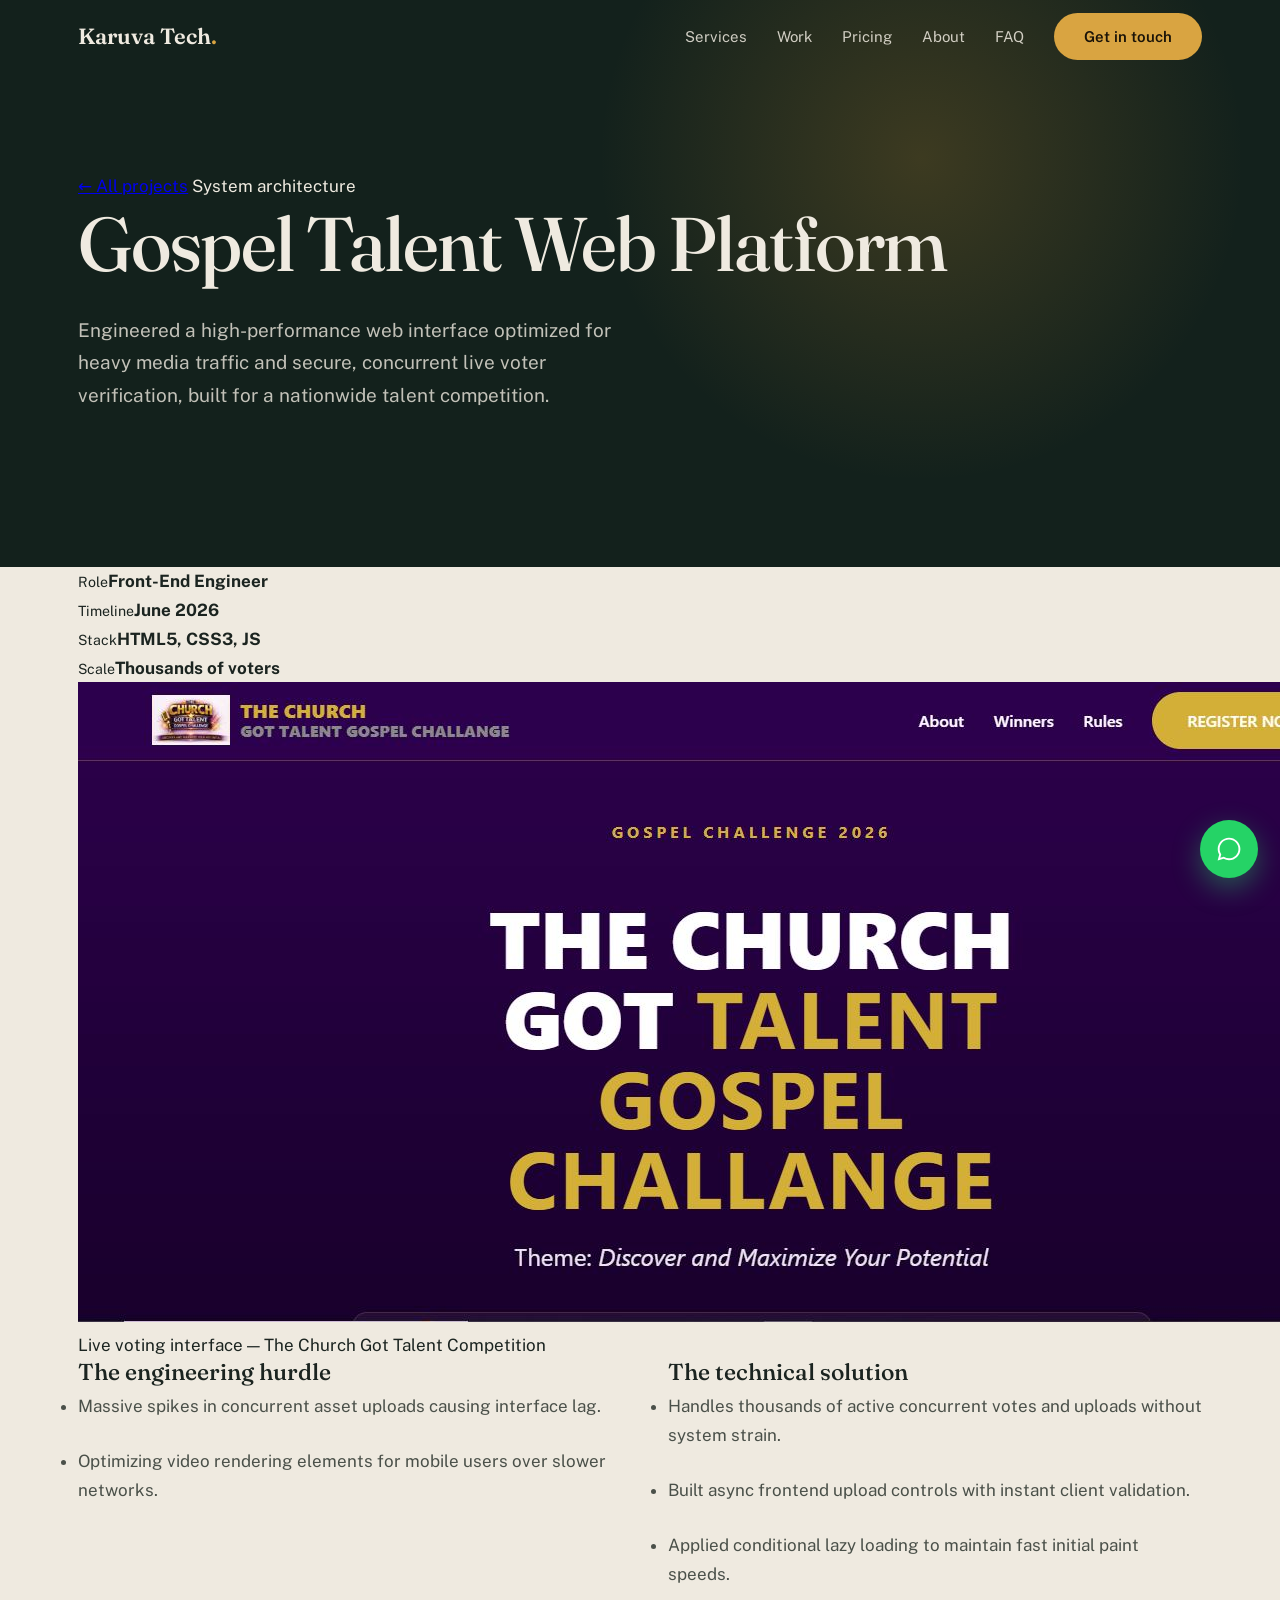
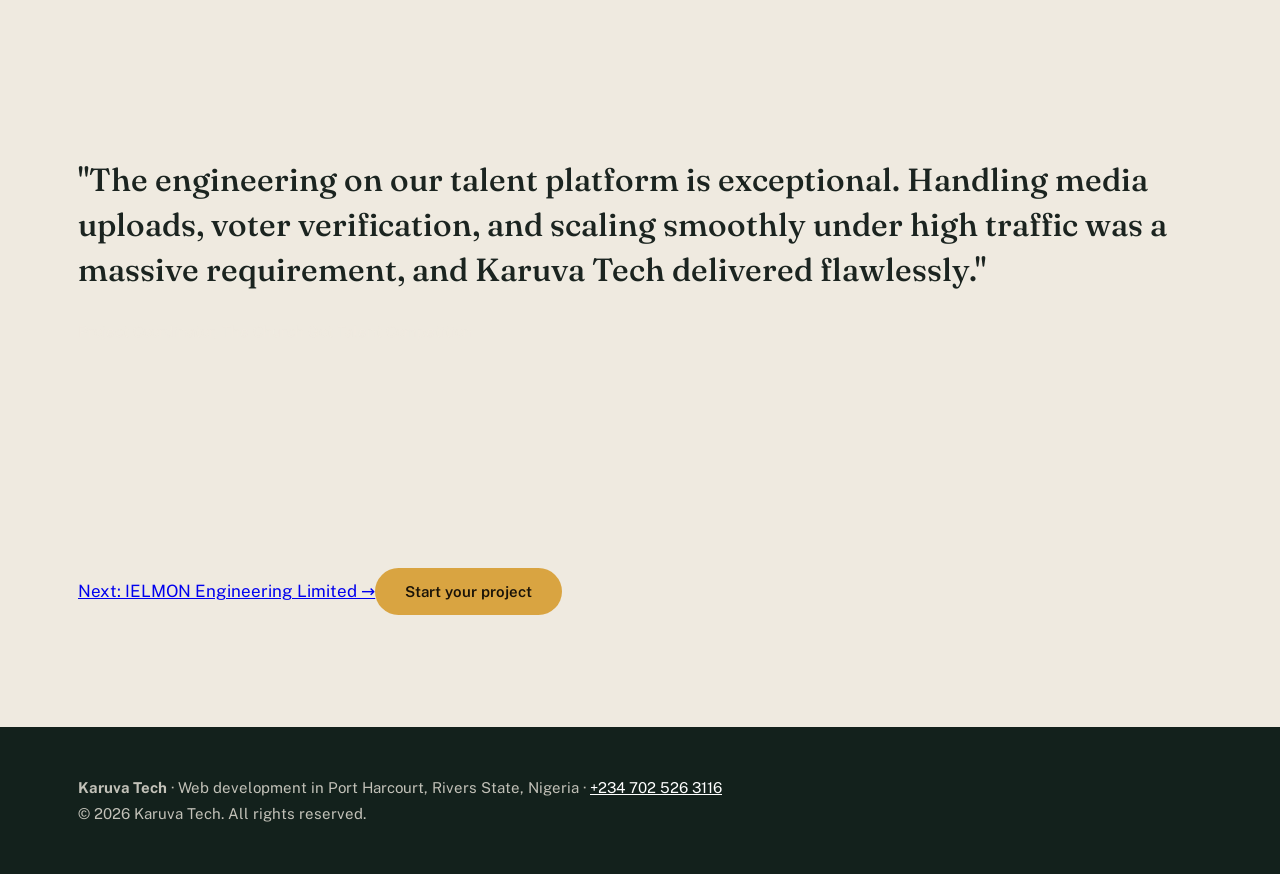
==== commit 3eed1532: "Refactor gospel-talent.html for SEO and layout enhancements Updated metadata and structure for impro" ====
--- a/projects/gospel-talent.html
+++ b/projects/gospel-talent.html
@@ -1,120 +1,54 @@
 <!DOCTYPE html>
 <html lang="en">
 <head>
-    <meta charset="UTF-8">
-    <meta name="viewport" content="width=device-width, initial-scale=1.0">
-    <meta name="description" content="Case study: Gospel Talent Web Platform, built by Karuva Tech for The Church Got Talent Competition.">
-    <meta property="og:title" content="Gospel Talent Web Platform | Karuva Tech Case Study">
-    <meta property="og:description" content="Engineered a high-performance web interface built for heavy media traffic and secure, concurrent live voter verification.">
-    <meta property="og:image" content="../images/the church got talent screenshoot.JPG">
-    <meta property="og:type" content="article">
-    <title>Gospel Talent Web Platform | Karuva Tech Case Study</title>
-    <link rel="icon" type="image/png" href="../images/favicon.png">
-    <link rel="preconnect" href="https://fonts.googleapis.com">
-    <link rel="preconnect" href="https://fonts.gstatic.com" crossorigin>
-    <link href="https://fonts.googleapis.com/css2?family=Fraunces:opsz,wght@9..144,400;9..144,500;9..144,600&family=Public+Sans:wght@400;500;600;700;800&display=swap" rel="stylesheet">
-    <link rel="stylesheet" href="../style.css">
+<meta charset="UTF-8">
+<meta name="viewport" content="width=device-width, initial-scale=1.0">
+<title>Gospel Talent Web Platform | Web Development Case Study | Karuva Tech</title>
+<meta name="description" content="How Karuva Tech built a high-performance voting and media upload platform for The Church Got Talent Competition in Nigeria.">
+<link rel="canonical" href="https://www.karuvatech.com.ng/projects/gospel-talent.html">
+<meta property="og:type" content="article">
+<meta property="og:site_name" content="Karuva Tech">
+<meta property="og:url" content="https://www.karuvatech.com.ng/projects/gospel-talent.html">
+<meta property="og:title" content="Gospel Talent Web Platform | Web Development Case Study | Karuva Tech">
+<meta property="og:description" content="How Karuva Tech built a high-performance voting and media upload platform for The Church Got Talent Competition in Nigeria.">
+<meta property="og:image" content="https://www.karuvatech.com.ng/images/the%20church%20got%20talent%20screenshoot.JPG">
+<meta name="twitter:card" content="summary_large_image">
+<meta name="twitter:title" content="Gospel Talent Web Platform | Web Development Case Study | Karuva Tech">
+<meta name="twitter:image" content="https://www.karuvatech.com.ng/images/the%20church%20got%20talent%20screenshoot.JPG">
+<link rel="icon" type="image/png" href="../images/favicon.png">
+<link rel="preconnect" href="https://fonts.googleapis.com">
+<link rel="preconnect" href="https://fonts.gstatic.com" crossorigin>
+<link href="https://fonts.googleapis.com/css2?family=Fraunces:opsz,wght@9..144,400;9..144,500;9..144,600&family=Public+Sans:wght@400;600&display=swap" rel="stylesheet">
+<link rel="stylesheet" href="../style.css">
+<script type="application/ld+json">
+{"@context":"https://schema.org","@graph":[{"@type":"Article","headline":"Gospel Talent Web Platform","description":"How Karuva Tech built a high-performance voting and media upload platform for The Church Got Talent Competition in Nigeria.","image":"https://www.karuvatech.com.ng/images/the%20church%20got%20talent%20screenshoot.JPG","mainEntityOfPage":"https://www.karuvatech.com.ng/projects/gospel-talent.html","author":{"@id":"https://www.karuvatech.com.ng/#peace"},"publisher":{"@id":"https://www.karuvatech.com.ng/#org"}},{"@type":"BreadcrumbList","itemListElement":[{"@type":"ListItem","position":1,"name":"Karuva Tech","item":"https://www.karuvatech.com.ng/"},{"@type":"ListItem","position":2,"name":"Case studies","item":"https://www.karuvatech.com.ng/#work"},{"@type":"ListItem","position":3,"name":"Gospel Talent Web Platform","item":"https://www.karuvatech.com.ng/projects/gospel-talent.html"}]}]}
+</script>
 </head>
-<body class="road9-theme">
+<body class="home cp">
+<nav><div class="c">
+<a href="../index.html" class="logo">Karuva Tech<i>.</i></a>
+<button id="mt" aria-label="Menu">&#9776;</button>
+<ul class="links">
+<li><a href="../index.html#services">Services</a></li><li><a href="../index.html#work">Work</a></li><li><a href="../index.html#pricing">Pricing</a></li><li><a href="../index.html#about">About</a></li><li><a href="../index.html#faq">FAQ</a></li>
+<li><a href="../index.html#contact" class="btn y">Get in touch</a></li>
+</ul></div></nav>
+<header class="hero"><div class="c">
+<a class="back" href="../index.html#work">&larr; All projects</a>
+<span class="tag">System architecture</span>
+<h1>Gospel Talent Web Platform</h1>
+<p class="lead">Engineered a high-performance web interface optimized for heavy media traffic and secure, concurrent live voter verification, built for a nationwide talent competition.</p>
 
-    <div id="scroll-progress"></div>
+</div></header>
+<main class="c">
+<div class="tkt"><div><small>Role</small><b>Front-End Engineer</b></div><div><small>Timeline</small><b>June 2026</b></div><div><small>Stack</small><b>HTML5, CSS3, JS</b></div><div><small>Scale</small><b>Thousands of voters</b></div></div>
+<div class="cov"><img src="../images/the%20church%20got%20talent%20screenshoot.JPG" alt="Gospel Talent Live Web Interface"></div><p class="cap">Live voting interface — The Church Got Talent Competition</p>
+<div class="two"><div><h3>The engineering hurdle</h3><ul><li>Massive spikes in concurrent asset uploads causing interface lag.</li><li>Optimizing video rendering elements for mobile users over slower networks.</li></ul></div><div><h3>The technical solution</h3><ul><li>Handles thousands of active concurrent votes and uploads without system strain.</li><li>Built async frontend upload controls with instant client validation.</li><li>Applied conditional lazy loading to maintain fast initial paint speeds.</li></ul></div></div>
 
-    <nav class="navbar">
-        <div class="logo-container">
-            <a href="../index.html" class="logo-link">
-                <span class="brand-logo-text">KARUVA TECH<span class="accent-dot">.</span></span>
-            </a>
-        </div>
-        <div class="menu-toggle" id="mobile-menu-trigger">
-            <span></span>
-            <span></span>
-        </div>
-        <ul class="nav-links" id="nav-links-container">
-            <li><a href="../index.html#projects" class="nav-item">Projects</a></li>
-            <li><a href="../index.html#pricing" class="nav-item">Pricing</a></li>
-            <li><a href="../index.html#about" class="nav-item">About</a></li>
-            <li><a href="../index.html#contact" class="nav-item-btn">Get In Touch</a></li>
-        </ul>
-    </nav>
-
-    <main class="container project-detail-hero">
-        <a href="../index.html#cases" class="project-back-link">&larr; All projects</a>
-        <span class="case-tag-v2">System architecture</span>
-        <h1 class="project-detail-title">Gospel Talent Web Platform</h1>
-        <p class="project-detail-summary">
-            Engineered a high-performance web interface optimized for heavy media traffic and
-            secure, concurrent live voter verification, built for a nationwide talent competition.
-        </p>
-
-        <div class="project-detail-cover">
-            <img src="../images/the church got talent screenshoot.JPG" alt="Gospel Talent Live Web Interface">
-        </div>
-        <p class="project-detail-caption">Live voting interface — The Church Got Talent Competition</p>
-
-        <div class="project-detail-ticket">
-            <div><div class="spec-label">Role</div><div class="spec-value">Front-End Engineer</div></div>
-            <div><div class="spec-label">Timeline</div><div class="spec-value">June 2026</div></div>
-            <div><div class="spec-label">Stack</div><div class="spec-value">HTML5, CSS3, JS</div></div>
-            <div><div class="spec-label">Scale</div><div class="spec-value">Thousands of voters</div></div>
-        </div>
-
-        <div class="project-detail-body case-body-v2">
-            <div class="case-column-v2">
-                <h5>The engineering hurdle</h5>
-                <ul>
-                    <li>Massive spikes in concurrent asset uploads causing interface lag.</li>
-                    <li>Optimizing video rendering elements for mobile users over slower networks.</li>
-                </ul>
-            </div>
-            <div class="case-column-v2">
-                <h5>The technical solution</h5>
-                <ul>
-                    <li>Handles thousands of active concurrent votes and uploads without system strain.</li>
-                    <li>Built async frontend upload controls with instant client validation.</li>
-                    <li>Applied conditional lazy loading to maintain fast initial paint speeds.</li>
-                </ul>
-            </div>
-        </div>
-
-        <div class="project-detail-quote">
-            "The engineering on our talent platform is exceptional. Handling media uploads, voter
-            verification, and scaling smoothly under high traffic was a massive requirement, and
-            Karuva Tech delivered flawlessly."
-            <div class="quote-attr">Project Coordinator, The Church Got Talent Competition</div>
-        </div>
-
-        <div class="project-detail-cta-row">
-            <a class="next-project" href="ielmon.html">Next: IELMON Engineering Limited &rarr;</a>
-            <a class="btn btn-primary" href="../index.html#contact">Start your project</a>
-        </div>
-    </main>
-
-    <footer class="main-footer">
-        <div class="container footer-content-block">
-            <div class="footer-top-row">
-                <div class="footer-brand">
-                    <span class="logo-text">Karuva Tech<span class="accent-dot">.</span></span>
-                    <p>High-performance digital solutions.</p>
-                </div>
-                <div class="footer-location">
-                    <span class="loc-indicator"></span> Based in Port Harcourt, Nigeria
-                </div>
-            </div>
-            <div class="footer-bottom-row">
-                <p class="copyright-text">&copy; 2026 Karuva Tech. All rights reserved.</p>
-                <p class="engineering-sig">Built with Vanilla Architecture</p>
-            </div>
-        </div>
-    </footer>
-
-    <a href="https://wa.me/2347025263116?text=Hello%20Karuva%20Tech,%20I'd%20like%20to%20discuss%20a%20web%20development%20project."
-       class="whatsapp-sticky-badge"
-       target="_blank"
-       rel="noopener noreferrer"
-       aria-label="Chat on WhatsApp">
-        <svg xmlns="http://www.w3.org/2000/svg" viewBox="0 0 448 512" width="24" height="24" fill="currentColor"><path d="M380.9 97.1C339 55.1 283.2 32 223.9 32c-122.4 0-222 99.6-222 222 0 39.1 10.2 77.3 29.6 111L0 480l117.7-30.9c32.4 17.7 68.9 27 106.1 27h.1c122.3 0 224.1-99.6 224.1-222 0-59.3-25.2-115-67.1-157zm-157 341.6c-33.2 0-65.7-8.9-94-25.7l-6.7-4-69.8 18.3L72 359.2l-4.4-7c-18.5-29.4-28.2-63.3-28.2-98.2 0-101.7 82.8-184.5 184.6-184.5 49.3 0 95.6 19.2 130.4 54.1 34.8 34.9 56.2 81.2 56.1 130.5 0 101.8-84.9 184.6-186.6 184.6zm101.2-138.2c-5.5-2.8-32.8-16.2-37.9-18-5.1-1.9-8.8-2.8-12.5 2.8-3.7 5.6-14.3 18-17.6 21.8-3.2 3.7-6.5 4.2-12 1.4-32.6-16.3-54-29.1-75.5-66-5.7-9.8 5.7-9.1 16.3-30.3 1.8-3.7.9-6.9-.5-9.7-1.4-2.8-12.5-30.1-17.1-41.2-4.5-10.8-9.1-9.3-12.5-9.5-3.2-.2-6.9-.2-10.6-.2-3.7 0-9.7 1.4-14.8 6.9-5.1 5.6-19.4 19-19.4 46.3 0 27.3 19.9 53.7 22.6 57.4 2.8 3.7 39.1 59.7 94.8 83.8 35.2 15.2 49 16.5 66.6 13.9 10.7-1.6 32.8-13.4 37.4-26.4 4.6-13 4.6-24.1 3.2-26.4-1.3-2.5-5-3.9-10.5-6.6z"/></svg>
-    </a>
-
-    <script src="../script.js"></script>
+</main>
+<section class="qb"><div class="c"><blockquote>"The engineering on our talent platform is exceptional. Handling media uploads, voter verification, and scaling smoothly under high traffic was a massive requirement, and Karuva Tech delivered flawlessly."</blockquote><cite>Project Coordinator, The Church Got Talent Competition</cite></div></section>
+<section class="ctas"><div class="c cta"><a class="nx" href="ielmon.html">Next: IELMON Engineering Limited &rarr;</a><a class="btn y" href="../index.html#contact">Start your project</a></div></section>
+<footer><div class="c"><b>Karuva Tech</b> · Web development in Port Harcourt, Rivers State, Nigeria · <a href="tel:+2347025263116">+234 702 526 3116</a><br>&copy; 2026 Karuva Tech. All rights reserved.</div></footer>
+<a class="wa" aria-label="Chat on WhatsApp" href="https://wa.me/2347025263116?text=Hello%20Karuva%20Tech,%20I'd%20like%20to%20discuss%20a%20web%20development%20project." target="_blank" rel="noopener noreferrer"><svg viewBox="0 0 448 512" width="26" height="26" fill="currentColor"><path d="M380.9 97.1C339 55.1 283.2 32 223.9 32c-122.4 0-222 99.6-222 222 0 39.1 10.2 77.3 29.6 111L0 480l117.7-30.9c32.4 17.7 68.9 27 106.1 27h.1c122.3 0 224.1-99.6 224.1-222 0-59.3-25.2-115-67.1-157zm-157 341.6c-33.2 0-65.7-8.9-94-25.7l-6.7-4-69.8 18.3L72 359.2l-4.4-7c-18.5-29.4-28.2-63.3-28.2-98.2 0-101.7 82.8-184.5 184.6-184.5 49.3 0 95.6 19.2 130.4 54.1 34.8 34.9 56.2 81.2 56.1 130.5 0 101.8-84.9 184.6-186.6 184.6z"/></svg></a>
+<script>(function(){var n=document.querySelector('nav'),l=document.querySelector('.links');function f(){n.classList.toggle('s',scrollY>30)}addEventListener('scroll',f,{passive:true});f();document.getElementById('mt').onclick=function(){l.classList.toggle('open')};l.onclick=function(){l.classList.remove('open')}})();</script>
 </body>
 </html>
--- a/style.css
+++ b/style.css
@@ -2,13 +2,12 @@
    ROAD 9 MEDIA CUSTOM UTILITY SYSTEM DIRECTIVES
    ========================================================================== */
 :root {
-    --bg-main: #EFEAE0;              /* warm putty paper */
+    --bg-main: #EFEAE0;             
     --bg-surface: #E5DFD1;
     --bg-surface-elevated: #DDD5C2;
-    --accent: #B9862E;               /* brass — primary CTA / highlight token */
-    --accent-rgb: 185, 134, 46;
-    --accent-teal: #235349;          /* status / health-check token */
-    --text-primary: #1B2420;         /* ink, green-leaning near-black */
+    --accent: #B9862E;              
+    --accent-teal: #235349;          
+    --text-primary: #1B2420;         
     --text-secondary: #4A5049;
     --text-muted: #6b6355;
     --border-color: #C9C0AE;
@@ -65,10 +64,6 @@
     position: relative;
 }
 
-/* Hero no longer uses a decorative dot-grid texture — the paper background
-   and hairline rules carry the section instead. .grid-bg kept as a no-op
-   selector so the markup class doesn't need to change. */
-.grid-bg {}
 
 /* Typography Label Engines */
 .section-tag {
@@ -232,7 +227,6 @@
     gap: 20px;
 }
 
-/* Button Configurations */
 .btn {
     display: inline-flex;
     align-items: center;
@@ -282,9 +276,7 @@
     display: block;
 }
 
-/* Signature element: a service-ticket card, styled after a diagnostic
-   tag — echoes the free audit tool and reuses the Role/Timeline/Stack/Scale
-   pattern already used in the project case studies below. */
+
 .floating-badge {
     position: relative;
     margin-top: 20px;
@@ -1536,11 +1528,7 @@
     margin-bottom: 32px;
 }
 
-/* NOTE: this section previously redefined .btn / .btn-primary / .btn-secondary
-   a second time with hardcoded blue, which — since both rule sets share the
-   same specificity — silently overrode the hero button styles sitewide by
-   source order. Removed; the CTA buttons now inherit the one true button
-   system defined earlier in this file. */
+
 
 .btn-tertiary {
     color: var(--text-secondary);
@@ -1825,8 +1813,7 @@
 }
 
 
-/* Case card visual placeholder — used when no screenshot is available,
-   shows a language-tag pattern instead of a UI grab */
+
 .case-visual-placeholder {
     width: 100%;
     height: 100%;
@@ -1857,7 +1844,7 @@
     padding: 4px 8px;
 }
 
-/* Live-site link used on case pages that link out instead of embedding a screenshot */
+
 .case-live-link {
     display: inline-flex;
     align-items: center;
@@ -1888,3 +1875,161 @@
 .case-outcome-note strong {
     color: var(--text-primary);
 }
+
+/* /* ===== HOMEPAGE DESIGN (body.home).  */
+:root{--bg:#EFEAE0;--surf:#E5DFD1;--ink:#1B2420;--dk:#13211C;--brass:#B9862E;--br2:#D9A441;--teal:#235349;--line:#C9C0AE;--mut:#4A5049}
+.home *{box-sizing:border-box;margin:0}
+html{scroll-behavior:smooth}
+body.home{font:400 17px/1.7 'Public Sans',system-ui,sans-serif;color:var(--ink);background:var(--bg);overflow-x:hidden;-webkit-font-smoothing:antialiased}
+.home h1,.home h2,.home h3,.home blockquote,.home summary{font-family:Fraunces,Georgia,serif;font-weight:500;line-height:1.12}
+.home :focus-visible{outline:3px solid var(--brass);outline-offset:3px}
+.home .c{max-width:1180px;margin:auto;padding:0 28px}
+.home #bar{position:fixed;top:0;left:0;height:3px;width:0;background:var(--br2);z-index:99}
+.home nav{position:fixed;inset:0 0 auto;z-index:50;color:var(--bg);transition:background .4s,color .4s,box-shadow .4s}
+.home nav.s{background:#efeae0eb;backdrop-filter:blur(14px);color:var(--ink);box-shadow:0 1px 0 var(--line)}
+.home nav .c{display:flex;justify-content:space-between;align-items:center;height:72px}
+.home .logo{font:600 22px Fraunces,serif;text-decoration:none;color:inherit}
+.home .logo i{color:var(--br2);font-style:normal}
+.home .links{display:flex;gap:30px;align-items:center;list-style:none;padding:0}
+.home .links a{text-decoration:none;color:inherit;font-size:15px;opacity:.85;transition:opacity .2s}
+.home .links a:hover{opacity:1}
+.home .links a.btn{opacity:1;color:#1a1308}
+.home .btn{display:inline-block;padding:15px 30px;border-radius:999px;font:600 15px 'Public Sans',sans-serif;text-decoration:none;transition:transform .3s,box-shadow .3s,background .3s}
+.home .y{background:var(--br2);color:#1a1308}
+.home .y:hover{transform:translateY(-3px);box-shadow:0 14px 28px #b9862e55}
+.home .o{border:1.5px solid currentColor;color:inherit}
+.home .o:hover{background:#ffffff1a}
+.home #mt{display:none;background:0;border:0;color:inherit;font-size:28px;cursor:pointer}
+.home .hero{background:radial-gradient(520px circle at var(--mx,72%) var(--my,28%),#b9862e40,transparent 62%),var(--dk);color:var(--bg);padding:172px 0 120px;overflow:hidden}
+.home .hg{display:grid;grid-template-columns:1.3fr .7fr;gap:72px;align-items:center}
+.home .st{display:inline-flex;align-items:center;gap:10px;border:1px solid #ffffff2a;border-radius:99px;padding:7px 18px;color:#efeae0cc;font-size:14px;margin-bottom:26px}
+.home .st:before{content:"";width:8px;height:8px;border-radius:50%;background:#4fd08a;animation:pl 1.8s infinite}
+@keyframes pl{50%{box-shadow:0 0 0 8px #4fd08a22}}
+.home h1{font-size:clamp(38px,6vw,76px);margin-bottom:28px;letter-spacing:-.02em}
+.home .ln{display:block;overflow:hidden;padding-bottom:.1em}
+.home .ln span{display:block;transform:translateY(108%);animation:up 1s cubic-bezier(.16,1,.3,1) forwards}
+.home .ln:nth-child(2) span{animation-delay:.14s}
+.home .ln:nth-child(3) span{animation-delay:.28s;color:var(--br2);font-style:italic}
+@keyframes up{to{transform:none}}
+@keyframes fd{from{opacity:0;transform:translateY(18px)}}
+.home .lead{color:#efeae0cc;font-size:19px;max-width:560px;margin-bottom:36px;animation:fd 1s .55s both}
+.home .row{display:flex;gap:14px;flex-wrap:wrap;animation:fd 1s .7s both}
+.home .ph{position:relative;isolation:isolate;animation:fd 1.2s .35s both}
+.home .ph:after{content:"";position:absolute;inset:20px -20px -20px 20px;border:1.5px solid var(--brass);border-radius:220px 220px 18px 18px;z-index:-1;transition:transform .6s}
+.home .ph:hover:after{transform:translate(8px,8px)}
+.home .ph img{width:100%;aspect-ratio:4/5;object-fit:cover;object-position:var(--focus,50% 20%);border-radius:220px 220px 18px 18px;display:block}
+.home .ph p{position:absolute;left:-34px;bottom:36px;background:var(--bg);color:var(--ink);padding:16px 20px;border-radius:14px;font-size:14px;line-height:1.4;max-width:196px;box-shadow:0 18px 40px #0006;animation:fl 6s ease-in-out infinite}
+@keyframes fl{50%{transform:translateY(-10px)}}
+.home .ph b{display:block;font:600 34px Fraunces,serif;color:var(--brass)}
+.home .stats{display:grid;grid-template-columns:repeat(4,1fr);gap:24px;padding-top:56px;padding-bottom:56px}
+.home .stats b{display:block;font:500 clamp(36px,5vw,56px)/1 Fraunces,serif;color:var(--brass)}
+.home .stats span{color:var(--mut);font-size:15px}
+.home .mq{background:var(--teal);color:var(--bg);overflow:hidden;white-space:nowrap;padding:22px 0}
+.home .mq div{display:inline-block;animation:mq 34s linear infinite}
+.home .mq span{font:italic 500 26px Fraunces,serif;margin:0 30px}
+.home .mq span:after{content:"\2726";color:var(--br2);margin-left:60px;font-style:normal}
+@keyframes mq{to{transform:translateX(-50%)}}
+.home section{padding:112px 0}
+.home h2{font-size:clamp(32px,4.6vw,52px);margin-bottom:18px;letter-spacing:-.01em}
+.home .sub{color:var(--mut);max-width:680px;margin-bottom:48px}
+.home .rows>div{display:grid;grid-template-columns:.8fr 1.2fr;gap:32px;padding:30px 0;border-top:1px solid var(--line);transition:padding .4s,background .4s}
+.home .rows>div:hover{padding-left:22px;background:var(--surf)}
+.home .rows h3{font-size:26px}
+.home .rows p{color:var(--mut)}
+.home .abt{background:#F7F4ED}
+.home .two{display:grid;grid-template-columns:1fr 1fr;gap:12px 56px;margin-bottom:32px}
+.home .two h3{font-size:23px;margin-bottom:6px}
+.home .two p,.home .two li{color:var(--mut);margin-bottom:26px}
+.home .car{position:relative}
+.home .trk{display:flex;gap:26px;overflow-x:auto;scroll-snap-type:x mandatory;scrollbar-width:none;padding:6px 2px 24px}
+.home .trk::-webkit-scrollbar{display:none}
+.home .case{flex:0 0 min(540px,88%);scroll-snap-align:start;background:var(--surf);border:1px solid var(--line);border-radius:20px;overflow:hidden;transition:transform .5s cubic-bezier(.16,1,.3,1),box-shadow .5s}
+.home .case:hover{transform:translateY(-10px);box-shadow:0 34px 56px #1b24202e}
+.home .case img,.home .ph3{width:100%;aspect-ratio:16/10;object-fit:cover;display:block;transition:transform .9s cubic-bezier(.16,1,.3,1)}
+.home .case:hover img{transform:scale(1.06)}
+.home .case>div:first-child{overflow:hidden}
+.home .ph3{background:var(--teal);color:var(--bg);display:grid;place-items:center;font:500 26px Fraunces,serif;text-align:center;padding:20px}
+.home .case>div:last-child{padding:30px}
+.home .case small{color:var(--teal);font-weight:600;display:block;margin-bottom:8px;font-size:14px}
+.home .case h3{font-size:28px}
+.home .case p{color:var(--mut);margin:12px 0 18px}
+.home .l{font-weight:600;color:var(--teal);text-underline-offset:5px}
+.home .ctl{display:flex;gap:12px;align-items:center;margin-top:22px}
+.home .ctl button{width:54px;height:54px;border-radius:50%;border:1.5px solid var(--ink);background:0;font-size:20px;cursor:pointer;transition:.3s;color:var(--ink)}
+.home .ctl button:hover{background:var(--ink);color:var(--bg)}
+.home .pb{flex:1;height:3px;background:var(--line);border-radius:3px;margin-left:16px}
+.home .pb i{display:block;height:100%;width:33%;background:var(--brass);border-radius:3px;transition:width .4s}
+.home .tool{background:var(--teal);color:var(--bg)}
+.home .tool .two{margin:0}
+.home .tool p,.home .tool li{color:#efeae0d9}
+.home .tool ul{margin:0 0 26px 20px}
+.home .tool li{margin-bottom:8px}
+.home .tsec{background:var(--dk);color:var(--bg)}
+.home .tsec .sub{color:#efeae0b3}
+.home .tsl{position:relative;display:block;max-width:820px}
+.home .tsl figure{position:absolute;inset:0 0 auto;opacity:0;transform:translateY(20px);transition:opacity .8s,transform .8s;pointer-events:none}
+.home .tsl figure.on{position:relative;opacity:1;transform:none;pointer-events:auto}
+.home blockquote{font-size:clamp(22px,3vw,32px);line-height:1.4;margin-bottom:26px}
+.home cite{font-style:normal;color:#efeae0b3;font-size:15px;display:flex;gap:14px;align-items:center}
+.home cite img{width:48px;height:48px;border-radius:50%;object-fit:cover}
+.home .dots{display:flex;gap:10px;margin-top:34px}
+.home .dots span{width:34px;height:3px;background:#ffffff33;cursor:pointer;transition:background .3s}
+.home .dots .on{background:var(--br2)}
+.home .pg{display:grid;grid-template-columns:repeat(4,1fr);gap:20px}
+.home .pc{background:var(--bg);border:1px solid var(--line);border-radius:18px;padding:32px 26px;position:relative;transition:transform .4s,box-shadow .4s}
+.home .pc:hover{transform:translateY(-8px);box-shadow:0 26px 44px #1b242022}
+.home .pc.f{background:var(--ink);color:var(--bg);border-color:var(--ink);transform:translateY(-14px)}
+.home .pc.f:hover{transform:translateY(-22px)}
+.home .pc.f:before{content:"Most popular";position:absolute;top:-13px;left:26px;background:var(--br2);color:#1a1308;font-size:12px;font-weight:600;padding:3px 12px;border-radius:99px}
+.home .pc h3{font-size:23px;margin-bottom:4px}
+.home .pc p,.home .pc li{font-size:15px;line-height:1.5}
+.home .pc li{margin:0 0 9px 18px}
+.home .a{font:600 27px Fraunces,serif;margin:16px 0;color:var(--brass)}
+.home .f .a{color:var(--br2)}
+.home details{border-top:1px solid var(--line);padding:24px 0}
+.home summary{font-size:23px;cursor:pointer;list-style:none;display:flex;justify-content:space-between;gap:16px}
+.home summary::-webkit-details-marker{display:none}
+.home summary:after{content:"+";color:var(--brass);transition:transform .3s}
+.home details[open] summary:after{transform:rotate(45deg)}
+.home details p{color:var(--mut);margin-top:12px;max-width:760px}
+.home .cg{display:grid;grid-template-columns:1fr 1fr;gap:64px}
+.home form{display:grid;gap:18px}
+.home label{font-size:15px;font-weight:600}
+.home input,.home textarea{display:block;width:100%;margin-top:6px;padding:15px;border:1px solid var(--line);border-radius:12px;font:inherit;background:var(--bg);transition:border-color .3s,box-shadow .3s}
+.home input:focus,.home textarea:focus{outline:0;border-color:var(--brass);box-shadow:0 0 0 4px #b9862e26}
+.home footer{background:var(--dk);color:#efeae0cc;padding:48px 0;font-size:15px}
+.home footer a{color:#fff}
+.home .wa{position:fixed;right:22px;bottom:22px;width:58px;height:58px;border-radius:50%;background:#25d366;color:#fff;display:grid;place-items:center;z-index:49;box-shadow:0 10px 28px #25d36666;transition:transform .3s}
+.home .wa:hover{transform:translateY(-4px) scale(1.06)}
+.js .home .rv{opacity:0;transform:translateY(38px);transition:opacity .9s cubic-bezier(.16,1,.3,1),transform .9s cubic-bezier(.16,1,.3,1)}
+.js .home .rv.in{opacity:1;transform:none}
+@media(max-width:900px){.home .hg,.home .two,.home .cg,.home .rows>div{grid-template-columns:1fr}
+.home .pg{grid-template-columns:1fr 1fr}
+.home .stats{grid-template-columns:1fr 1fr}
+.home .pc.f{transform:none}
+.home .ph{max-width:340px}
+.home .ph p{left:8px}
+.home .links{display:none;position:absolute;top:72px;left:0;right:0;flex-direction:column;align-items:flex-start;background:var(--dk);color:var(--bg);padding:26px 28px}
+.home .links.open{display:flex}
+.home #mt{display:block}
+.home section{padding:72px 0}
+.home .hero{padding:124px 0 76px}
+}
+@media(max-width:560px){.home .pg{grid-template-columns:1fr}
+}
+@media(prefers-reduced-motion:reduce){.home *{animation:none!important;transition:none!important}
+.home .ln span{transform:none}
+.js .home .rv{opacity:1;transform:none}
+}
+
+.home .btn{width:auto;justify-content:flex-start}
+.home .hero{border:0}
+.reveal{animation:rvfail .01s 2.5s forwards}
+@keyframes rvfail{to{opacity:1;transform:none}}
+
+/* Hero photo: natural proportions, nothing cropped */
+.home .ph{max-width:420px;justify-self:center;width:100%}
+.home .ph img{aspect-ratio:auto;height:auto;max-height:560px;object-fit:cover;object-position:center top;border-radius:20px}
+.home .ph:after{border-radius:20px}
+.home .ph p{position:static;margin-top:20px;max-width:none;animation:none;display:flex;align-items:center;gap:14px;box-shadow:none;border:1px solid var(--line)}
+.home .ph b{font-size:30px}
